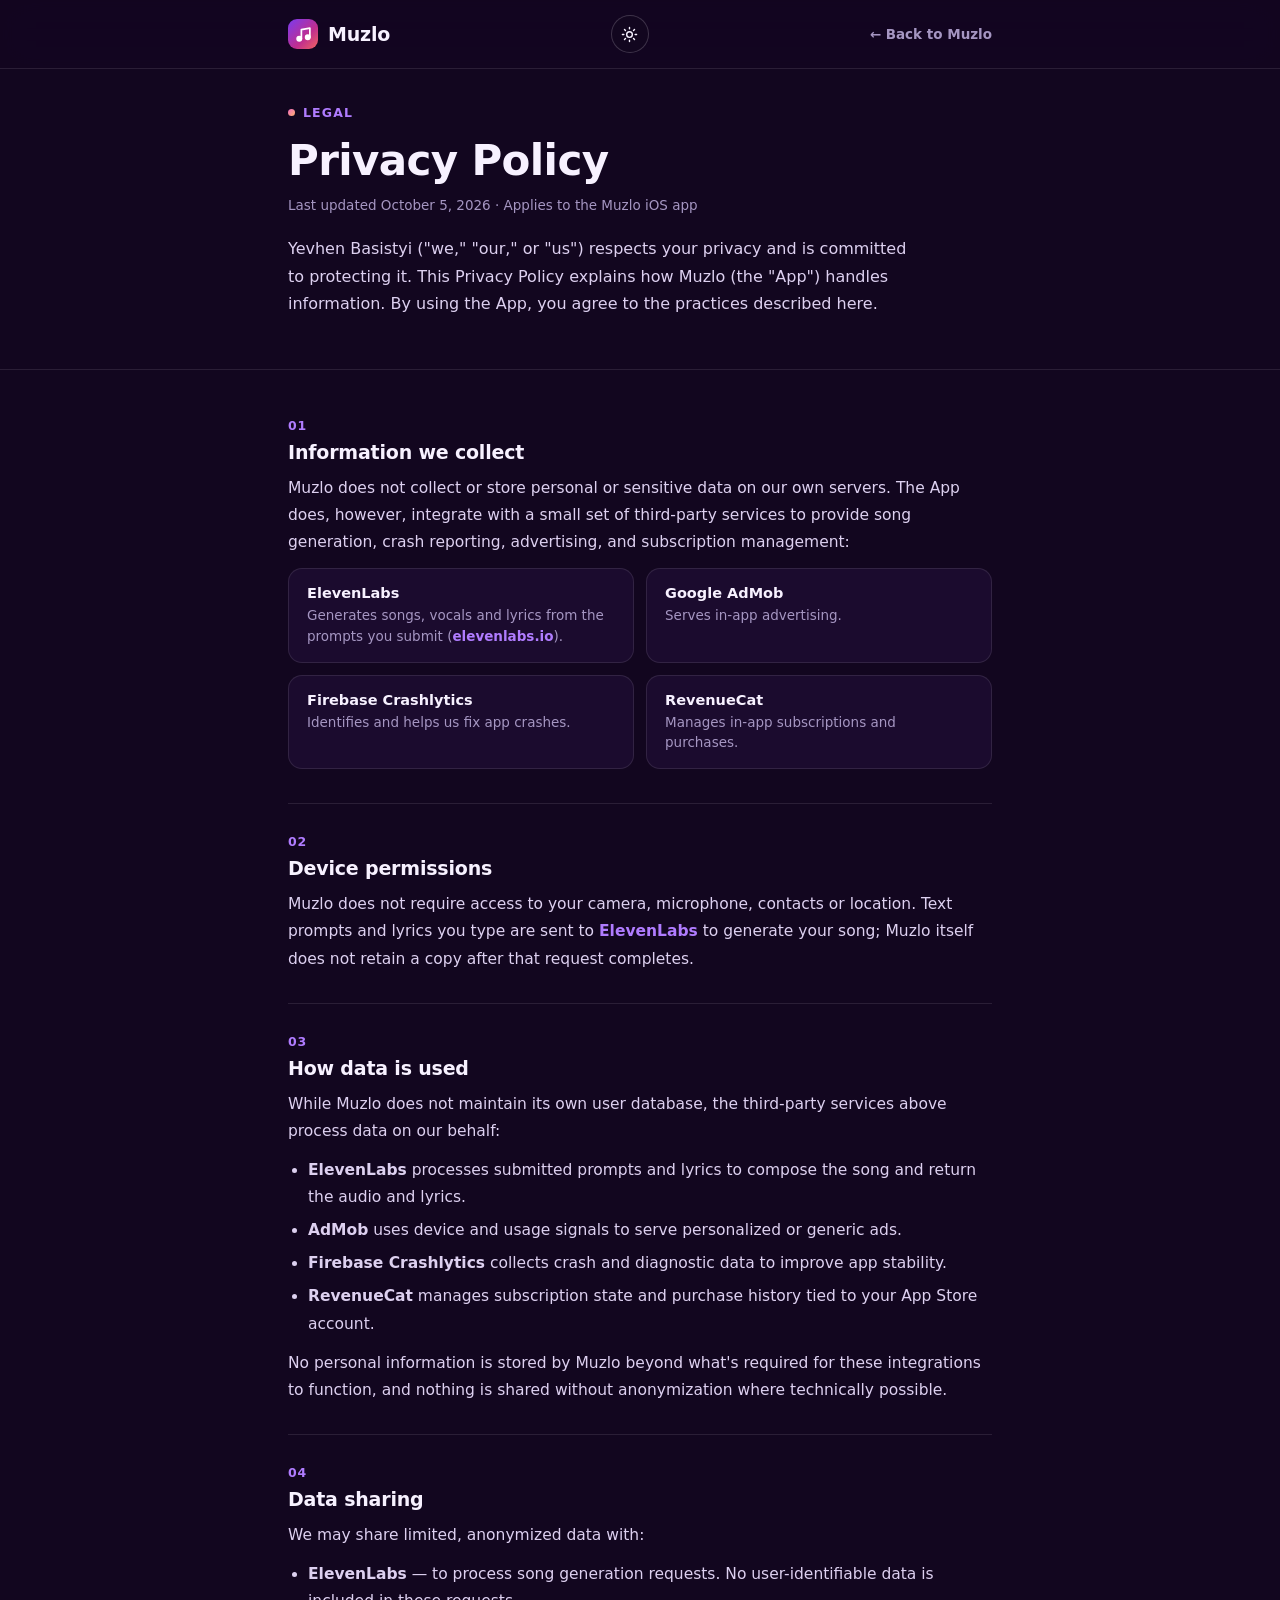
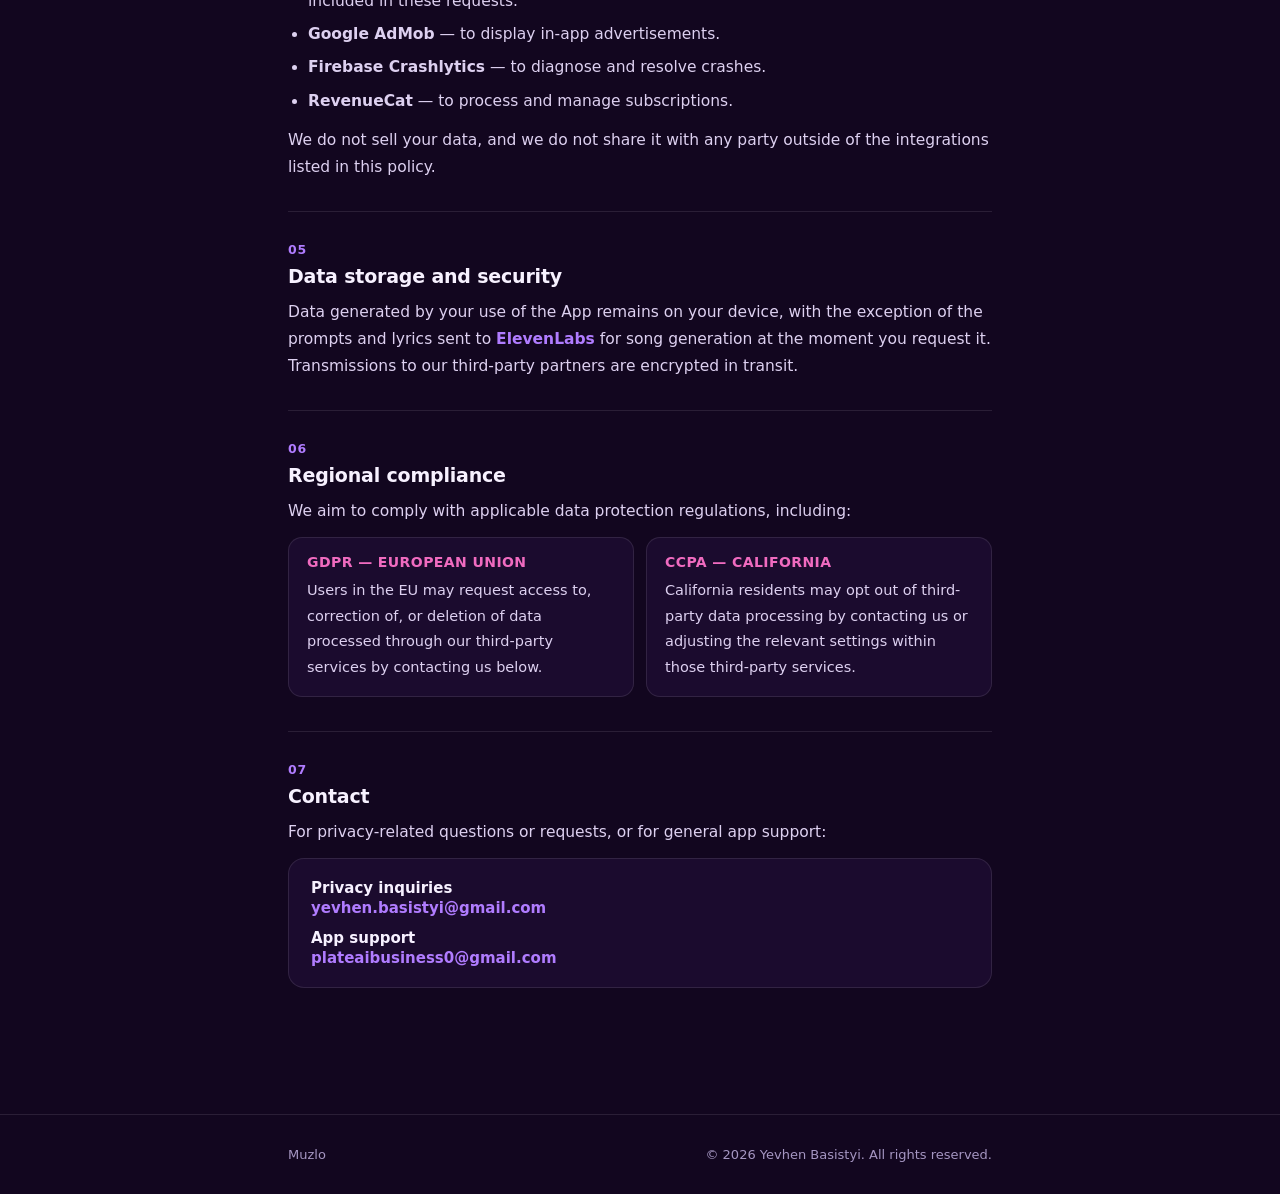
==== privacy.html @ 52a5652e "second commit" ====
<!DOCTYPE html>
<html lang="en">
<head>
<script>
(function(){
  try{document.documentElement.setAttribute('data-theme',localStorage.getItem('muzlo-theme')||'dark');}
  catch(e){document.documentElement.setAttribute('data-theme','dark');}
})();
</script>
<meta charset="UTF-8">
<meta name="viewport" content="width=device-width, initial-scale=1">
<title>Privacy Policy — Muzlo</title>
<meta name="description" content="Privacy Policy for the Muzlo iOS app.">
<link rel="icon" type="image/svg+xml" href="assets/favicon.svg">
<meta property="og:title" content="Privacy Policy — Muzlo">
<meta property="og:description" content="Privacy Policy for the Muzlo iOS app.">
<meta property="og:type" content="website">
<meta name="twitter:card" content="summary">
<link rel="stylesheet" href="assets/style.css">
</head>
<body class="legal">
<nav class="topnav">
  <div class="topnav-row">
    <a class="brand" href="index.html"><span class="mark"><svg viewBox="0 0 24 24" fill="none" stroke="currentColor" stroke-width="2.4" stroke-linecap="round" stroke-linejoin="round"><path d="M9 18V5l12-2v13"/><circle cx="6" cy="18" r="3" fill="currentColor"/><circle cx="18" cy="16" r="3" fill="currentColor"/></svg></span><span class="brand-word">Muzlo</span></a>
    <button type="button" class="theme-toggle" id="themeToggle" aria-label="Toggle color theme">
      <svg class="icon-sun" viewBox="0 0 24 24" fill="none" stroke="currentColor" stroke-width="2" stroke-linecap="round" stroke-linejoin="round"><circle cx="12" cy="12" r="4"/><path d="M12 2v2M12 20v2M4.93 4.93l1.41 1.41M17.66 17.66l1.41 1.41M2 12h2M20 12h2M6.34 17.66l-1.41 1.41M19.07 4.93l-1.41 1.41"/></svg>
      <svg class="icon-moon" viewBox="0 0 24 24" fill="none" stroke="currentColor" stroke-width="2" stroke-linecap="round" stroke-linejoin="round"><path d="M21 12.79A9 9 0 1 1 11.21 3 7 7 0 0 0 21 12.79z"/></svg>
    </button>
    <a class="back" href="index.html">← Back to Muzlo</a>
  </div>
</nav>
<header class="legal-hero">
  <div class="wrap">
    <div class="eyebrow">Legal</div>
    <h1>Privacy Policy</h1>
    <p class="updated">Last updated October 5, 2026 · Applies to the Muzlo iOS app</p>
    <p class="lead">Yevhen Basistyi ("we," "our," or "us") respects your privacy and is committed to protecting it. This Privacy Policy explains how Muzlo (the "App") handles information. By using the App, you agree to the practices described here.</p>
  </div>
</header>
<article>
  <div class="wrap">
    <div class="clause">
      <div class="clause-num">01</div>
      <h2>Information we collect</h2>
      <p>Muzlo does not collect or store personal or sensitive data on our own servers. The App does, however, integrate with a small set of third-party services to provide song generation, crash reporting, advertising, and subscription management:</p>
      <div class="partner-grid">
        <div class="partner-card"><b>ElevenLabs</b><span>Generates songs, vocals and lyrics from the prompts you submit (<a href="https://elevenlabs.io" target="_blank" rel="noopener">elevenlabs.io</a>).</span></div>
        <div class="partner-card"><b>Google AdMob</b><span>Serves in-app advertising.</span></div>
        <div class="partner-card"><b>Firebase Crashlytics</b><span>Identifies and helps us fix app crashes.</span></div>
        <div class="partner-card"><b>RevenueCat</b><span>Manages in-app subscriptions and purchases.</span></div>
      </div>
    </div>
    <div class="clause">
      <div class="clause-num">02</div>
      <h2>Device permissions</h2>
      <p>Muzlo does not require access to your camera, microphone, contacts or location. Text prompts and lyrics you type are sent to <a href="https://elevenlabs.io" target="_blank" rel="noopener">ElevenLabs</a> to generate your song; Muzlo itself does not retain a copy after that request completes.</p>
    </div>
    <div class="clause">
      <div class="clause-num">03</div>
      <h2>How data is used</h2>
      <p>While Muzlo does not maintain its own user database, the third-party services above process data on our behalf:</p>
      <ul>
        <li><b>ElevenLabs</b> processes submitted prompts and lyrics to compose the song and return the audio and lyrics.</li>
        <li><b>AdMob</b> uses device and usage signals to serve personalized or generic ads.</li>
        <li><b>Firebase Crashlytics</b> collects crash and diagnostic data to improve app stability.</li>
        <li><b>RevenueCat</b> manages subscription state and purchase history tied to your App Store account.</li>
      </ul>
      <p>No personal information is stored by Muzlo beyond what's required for these integrations to function, and nothing is shared without anonymization where technically possible.</p>
    </div>
    <div class="clause">
      <div class="clause-num">04</div>
      <h2>Data sharing</h2>
      <p>We may share limited, anonymized data with:</p>
      <ul>
        <li><b>ElevenLabs</b> — to process song generation requests. No user-identifiable data is included in these requests.</li>
        <li><b>Google AdMob</b> — to display in-app advertisements.</li>
        <li><b>Firebase Crashlytics</b> — to diagnose and resolve crashes.</li>
        <li><b>RevenueCat</b> — to process and manage subscriptions.</li>
      </ul>
      <p>We do not sell your data, and we do not share it with any party outside of the integrations listed in this policy.</p>
    </div>
    <div class="clause">
      <div class="clause-num">05</div>
      <h2>Data storage and security</h2>
      <p>Data generated by your use of the App remains on your device, with the exception of the prompts and lyrics sent to <a href="https://elevenlabs.io" target="_blank" rel="noopener">ElevenLabs</a> for song generation at the moment you request it. Transmissions to our third-party partners are encrypted in transit.</p>
    </div>
    <div class="clause">
      <div class="clause-num">06</div>
      <h2>Regional compliance</h2>
      <p>We aim to comply with applicable data protection regulations, including:</p>
      <div class="region-row">
        <div class="region-card"><b>GDPR — European Union</b><p>Users in the EU may request access to, correction of, or deletion of data processed through our third-party services by contacting us below.</p></div>
        <div class="region-card"><b>CCPA — California</b><p>California residents may opt out of third-party data processing by contacting us or adjusting the relevant settings within those third-party services.</p></div>
      </div>
    </div>
    <div class="clause">
      <div class="clause-num">07</div>
      <h2>Contact</h2>
      <p>For privacy-related questions or requests, or for general app support:</p>
      <div class="contact-box">
        <div class="row"><b>Privacy inquiries</b><a href="mailto:yevhen.basistyi@gmail.com">yevhen.basistyi@gmail.com</a></div>
        <div class="row"><b>App support</b><a href="mailto:plateaibusiness0@gmail.com">plateaibusiness0@gmail.com</a></div>
      </div>
    </div>
  </div>
</article>
<footer>
  <div class="wrap foot-row">
    <span>Muzlo</span>
    <span>&copy; 2026 Yevhen Basistyi. All rights reserved.</span>
  </div>
</footer>
<script>
(function(){
  var btn=document.getElementById('themeToggle');if(!btn)return;
  btn.addEventListener('click',function(){
    var cur=document.documentElement.getAttribute('data-theme')==='light'?'light':'dark';
    var next=cur==='dark'?'light':'dark';
    document.documentElement.setAttribute('data-theme',next);
    try{localStorage.setItem('muzlo-theme',next);}catch(e){}
  });
})();
</script>
</body>
</html>
---- assets/style.css ----
:root{
  --ink:#1A0B33;--ink-soft:#4A3B66;--muted:#7C6D96;
  --paper:#FFFFFF;--paper-soft:#F6F2FC;--paper-raise:#FFFFFF;
  --line:rgba(26,11,51,.09);--line-strong:rgba(26,11,51,.17);
  --violet:#7A2FD0;--magenta:#C02E8F;--coral:#F2645F;--amber:#F99449;
  --glow:rgba(160,60,210,.30);
  --cta-1:#7A3BF0;--cta-2:#C02E8F;--cta-3:#F2645F;
  --shadow-color:26 11 51;
  --font-display:ui-rounded,"SF Pro Rounded","SFRounded","Hiragino Maru Gothic ProN",-apple-system,system-ui,sans-serif;
  --font-body:-apple-system,"SF Pro Text",system-ui,"Segoe UI","Helvetica Neue",Arial,sans-serif;
  color-scheme:light;
}
@media (prefers-color-scheme:dark){:root:not([data-theme="light"]){
  --ink:#F7F1FF;--ink-soft:#DDD0F0;--muted:#A596C2;
  --paper:#12061F;--paper-soft:#1B0B2E;--paper-raise:#26113F;
  --line:rgba(247,241,255,.10);--line-strong:rgba(247,241,255,.19);
  --violet:#B07CFF;--magenta:#F06BC0;--coral:#FF8A6E;--amber:#FFB070;--glow:rgba(190,80,230,.28);color-scheme:dark}}
:root[data-theme="dark"]{
  --ink:#F7F1FF;--ink-soft:#DDD0F0;--muted:#A596C2;
  --paper:#12061F;--paper-soft:#1B0B2E;--paper-raise:#26113F;
  --line:rgba(247,241,255,.10);--line-strong:rgba(247,241,255,.19);
  --violet:#B07CFF;--magenta:#F06BC0;--coral:#FF8A6E;--amber:#FFB070;--glow:rgba(190,80,230,.28);color-scheme:dark}
*{box-sizing:border-box}
html{scroll-behavior:smooth}
body{margin:0;background:var(--paper);color:var(--ink);font-family:var(--font-body);-webkit-font-smoothing:antialiased;overflow-x:hidden}
img{max-width:100%;display:block}
h1,h2,h3,.eyebrow,.brand-word{font-family:var(--font-display)}
h1,h2,h3{text-wrap:balance;margin:0}
p{text-wrap:pretty}
a{color:inherit;text-decoration:none}
button{font:inherit;color:inherit;background:none;border:none;cursor:pointer}
::selection{background:var(--magenta);color:#fff}
.wrap{max-width:1120px;margin:0 auto;padding:0 28px}

/* nav */
.topnav{position:sticky;top:0;z-index:100;backdrop-filter:blur(20px) saturate(1.4);-webkit-backdrop-filter:blur(20px) saturate(1.4);background:color-mix(in srgb,var(--paper) 72%,transparent);border-bottom:1px solid var(--line)}
.topnav-row{display:flex;align-items:center;justify-content:space-between;height:68px;gap:20px}
.brand{display:flex;align-items:center;gap:10px;font-weight:800;font-size:19px;letter-spacing:-.01em;flex-shrink:0}
.brand .mark{width:30px;height:30px;border-radius:9px;background:linear-gradient(135deg,var(--cta-1),var(--cta-2) 60%,var(--cta-3));display:grid;place-items:center;flex-shrink:0}
.brand .mark svg{width:17px;height:17px;color:#fff}
.tabbar{display:flex;align-items:center;gap:2px;background:var(--paper-soft);border:1px solid var(--line);border-radius:999px;padding:4px;flex-shrink:1;min-width:0;overflow-x:auto;scrollbar-width:none}
.tabbar::-webkit-scrollbar{display:none}
.tabbar button{flex-shrink:0;padding:9px 18px;border-radius:999px;font-size:14.5px;font-weight:600;color:var(--muted);transition:color .25s,background .25s,box-shadow .25s;white-space:nowrap}
.tabbar button.active{color:var(--ink);background:var(--paper-raise);box-shadow:0 1px 2px rgba(var(--shadow-color)/.06),0 4px 14px rgba(var(--shadow-color)/.12)}
.nav-cta{position:relative;z-index:0;display:flex;align-items:center;gap:6px;padding:10px 18px;border-radius:999px;font-size:13.5px;font-weight:700;color:#fff;background:linear-gradient(100deg,var(--cta-1),var(--cta-2) 55%,var(--cta-3));box-shadow:0 6px 18px -6px rgba(192,46,143,.55);flex-shrink:0;transition:transform .25s}
.nav-cta:hover{transform:translateY(-1px)}
.nav-cta svg{width:15px;height:15px}
.theme-toggle{width:38px;height:38px;border-radius:50%;background:var(--paper);border:1px solid var(--line-strong);display:flex;align-items:center;justify-content:center;color:var(--ink);flex-shrink:0;transition:transform .25s,border-color .25s,color .25s}
.theme-toggle:hover{transform:translateY(-2px);border-color:var(--magenta);color:var(--magenta)}
.theme-toggle svg{width:17px;height:17px}
.theme-toggle .icon-sun,.theme-toggle .icon-moon{display:none}
:root[data-theme="dark"] .theme-toggle .icon-sun{display:block}
:root[data-theme="light"] .theme-toggle .icon-moon{display:block}
@media (max-width:720px){
  .wrap{padding:0 18px}.topnav-row{gap:8px;height:60px}
  .tabbar button{padding:8px 12px;font-size:13.5px}
  .brand .brand-word{display:none}.nav-cta{padding:9px 12px}.nav-cta .long{display:none}
  .theme-toggle{width:32px;height:32px}.theme-toggle svg{width:15px;height:15px}}
@media (max-width:400px){.wrap{padding:0 14px}.tabbar button{padding:7px 9px;font-size:12px}.nav-cta{display:none}}

/* sections */
.tabpanel{display:none}
.tabpanel.active{display:block;animation:fadein .5s ease both}
@keyframes fadein{from{opacity:0;transform:translateY(8px)}to{opacity:1;transform:none}}
section{padding:96px 0}
section.tight{padding:64px 0}
.tabpanel>section:first-child{padding-top:44px}
.eyebrow{display:inline-flex;align-items:center;gap:8px;font-size:12.5px;font-weight:700;letter-spacing:.09em;text-transform:uppercase;color:var(--violet);margin-bottom:18px}
.eyebrow::before{content:"";width:7px;height:7px;border-radius:50%;background:linear-gradient(135deg,var(--magenta),var(--amber))}
.section-head{max-width:640px;margin-bottom:44px}
.section-head h2{font-size:clamp(28px,3.6vw,40px);font-weight:800;letter-spacing:-.015em}
.section-head p{margin-top:14px;font-size:16.5px;color:var(--muted);line-height:1.6}
.lead{font-size:18px;line-height:1.6;color:var(--ink-soft)}
.grad{background:linear-gradient(100deg,var(--violet),var(--magenta) 55%,var(--amber));-webkit-background-clip:text;background-clip:text;color:transparent}

/* hero */
.hero{position:relative;padding:0 0 60px;overflow:hidden}
@media (min-width:881px){.hero{padding-top:64px}}
.hero-bloom{position:absolute;top:-220px;right:-160px;width:700px;height:700px;background:radial-gradient(circle at 40% 40%,var(--glow),transparent 68%);pointer-events:none}
.hero-grid{display:grid;grid-template-columns:1.05fr .95fr;gap:56px;align-items:center;position:relative}
@media (max-width:880px){.hero{padding-top:32px}.hero-grid{grid-template-columns:1fr}.hero-visual{order:-1}}
.hero h1{font-size:clamp(36px,5.4vw,62px);font-weight:800;line-height:1.04;letter-spacing:-.02em}
.hero p.lead{margin-top:22px;max-width:46ch}
.hero-actions{display:flex;align-items:center;gap:16px;margin-top:34px;flex-wrap:wrap}
.btn-primary{display:inline-flex;align-items:center;gap:10px;padding:15px 26px;border-radius:999px;background:linear-gradient(100deg,var(--cta-1),var(--cta-2) 55%,var(--cta-3));color:#fff;font-weight:700;font-size:15.5px;box-shadow:0 12px 28px -10px rgba(192,46,143,.6);transition:transform .25s}
.btn-primary:hover{transform:translateY(-2px)}
.btn-primary.soon{cursor:default;opacity:.92}
.btn-primary svg{width:20px;height:20px}
.btn-ghost{font-weight:700;font-size:15px;color:var(--ink-soft)}
.btn-ghost:hover{color:var(--magenta)}
.hero-stats{display:flex;gap:34px;margin-top:44px;flex-wrap:wrap}
.stat b{display:block;font-family:var(--font-display);font-size:26px;font-weight:800}
.stat span{font-size:11.5px;font-weight:700;letter-spacing:.07em;color:var(--muted)}
.phone-stage{position:relative;display:flex;justify-content:center;padding:20px 0}
.phone-shell{width:min(300px,72vw);border-radius:44px;border:8px solid #0a0412;overflow:hidden;box-shadow:0 40px 80px -24px rgba(90,20,140,.55),0 0 0 1.5px rgba(255,255,255,.12);animation:float 6s ease-in-out infinite}
.phone-shell img{width:100%}
@keyframes float{50%{transform:translateY(-10px)}}
@media (prefers-reduced-motion:reduce){.phone-shell{animation:none}}
.float-chip{position:absolute;display:flex;align-items:center;gap:8px;padding:9px 14px 9px 10px;border-radius:999px;background:var(--paper-raise);border:1px solid var(--line-strong);font-size:13px;font-weight:700;box-shadow:0 12px 30px -10px rgba(var(--shadow-color)/.35)}
.float-chip img{width:26px;height:26px;border-radius:7px;object-fit:cover}
.chip-a{top:14%;left:-2%}.chip-b{top:46%;right:-4%}.chip-c{bottom:10%;left:2%}
@media (max-width:520px){.chip-a{left:0}.chip-b{right:0}}

/* showcase */
.showcase{position:relative;background:var(--paper-soft);border-block:1px solid var(--line);overflow:hidden}
.showcase-head{display:flex;justify-content:space-between;align-items:flex-end;gap:20px;margin-bottom:36px}
.showcase-nav{display:flex;gap:10px}
.showcase-nav button{width:44px;height:44px;border-radius:50%;border:1px solid var(--line-strong);background:var(--paper);display:grid;place-items:center;transition:border-color .25s,color .25s}
.showcase-nav button:hover{border-color:var(--magenta);color:var(--magenta)}
.showcase-nav svg{width:20px;height:20px}
.showcase-track{display:flex;gap:28px;overflow-x:auto;scroll-snap-type:x mandatory;padding:10px max(28px,calc((100vw - 1120px)/2 + 28px)) 30px;scrollbar-width:none;cursor:grab}
.showcase-track::-webkit-scrollbar{display:none}
.preview-card{flex:0 0 min(260px,66vw);scroll-snap-align:center;text-align:center;opacity:.55;transform:scale(.95);transition:opacity .3s,transform .3s}
.preview-card.is-active{opacity:1;transform:none}
.preview-screen{border-radius:34px;border:6px solid #0a0412;overflow:hidden;box-shadow:0 24px 50px -20px rgba(90,20,140,.5)}
.preview-screen img{width:100%;-webkit-user-drag:none;user-select:none}
.preview-tag{display:inline-block;margin-top:18px;padding:5px 12px;border-radius:999px;font-size:12px;font-weight:800;letter-spacing:.05em;text-transform:uppercase;color:#fff;background:linear-gradient(100deg,var(--cta-1),var(--cta-2))}
.preview-caption{margin:10px 6px 0;font-size:14.5px;color:var(--ink-soft);line-height:1.5}
.showcase-dots{display:flex;justify-content:center;gap:8px;margin-top:6px}
.showcase-dots button{width:8px;height:8px;border-radius:50%;background:var(--line-strong);transition:width .25s,background .25s}
.showcase-dots button.is-active{width:24px;border-radius:99px;background:var(--magenta)}

/* cards */
.feature-grid{display:grid;grid-template-columns:repeat(4,1fr);gap:18px}
@media (max-width:980px){.feature-grid{grid-template-columns:repeat(2,1fr)}}
@media (max-width:560px){.feature-grid{grid-template-columns:1fr}}
.feature-card,.value-card,.stage{padding:26px;border-radius:22px;background:var(--paper-soft);border:1px solid var(--line)}
.feature-card h3,.value-card h3,.stage h3{font-size:18px;font-weight:700;margin:16px 0 8px}
.feature-card p,.value-card p,.stage p{margin:0;font-size:15px;line-height:1.6;color:var(--ink-soft)}
.feature-icon{width:46px;height:46px;border-radius:14px;display:grid;place-items:center;color:#fff}
.feature-icon svg{width:22px;height:22px}
.fi-a{background:linear-gradient(135deg,#7A3BF0,#B07CFF)}.fi-b{background:linear-gradient(135deg,#C02E8F,#F06BC0)}.fi-c{background:linear-gradient(135deg,#F2645F,#F99449)}.fi-d{background:linear-gradient(135deg,#4D7CFF,#7A3BF0)}
.stage-row{display:grid;grid-template-columns:repeat(3,1fr);gap:18px}
@media (max-width:760px){.stage-row{grid-template-columns:1fr}}
.stage-num{width:34px;height:34px;border-radius:50%;display:grid;place-items:center;font-weight:800;color:#fff;background:linear-gradient(135deg,var(--cta-1),var(--cta-2))}
.values-grid{display:grid;grid-template-columns:repeat(4,1fr);gap:18px}
@media (max-width:980px){.values-grid{grid-template-columns:repeat(2,1fr)}}
@media (max-width:560px){.values-grid{grid-template-columns:1fr}}
.value-card .n{font-size:12px;font-weight:800;letter-spacing:.08em;text-transform:uppercase;color:var(--violet)}
.value-card h3{margin-top:10px}

/* genres */
.genre-strip{display:flex;gap:14px;overflow:hidden;margin-top:6px}
.genre-grid{display:grid;grid-template-columns:repeat(auto-fill,minmax(150px,1fr));gap:18px}
.genre-tile{display:block;border-radius:22px;overflow:hidden;border:1px solid var(--line);background:var(--paper-soft);transition:transform .3s,box-shadow .3s}
.genre-tile:hover{transform:translateY(-4px) rotate(-.6deg);box-shadow:0 20px 40px -18px rgba(90,20,140,.55)}
.genre-tile img{width:100%;aspect-ratio:1;object-fit:cover}
.genre-tile span{display:block;padding:10px 12px;font-size:13.5px;font-weight:700;text-align:center}
.genre-mosaic{display:grid;grid-template-columns:repeat(8,1fr);gap:12px}
@media (max-width:880px){.genre-mosaic{grid-template-columns:repeat(4,1fr)}}
.genre-mosaic img{width:100%;aspect-ratio:1;object-fit:cover;border-radius:18px;box-shadow:0 10px 24px -14px rgba(var(--shadow-color)/.5)}
.more-link{display:inline-block;margin-top:28px;font-weight:700;color:var(--violet)}
.more-link:hover{color:var(--magenta)}

/* about */
.about-hero{display:grid;grid-template-columns:1.2fr .8fr;gap:56px;align-items:center}
@media (max-width:880px){.about-hero{grid-template-columns:1fr}}
.about-hero h1{font-size:clamp(32px,4.6vw,52px);font-weight:800;line-height:1.08;letter-spacing:-.02em}
.about-hero .lead{margin-top:20px}
.mark-card{position:relative;display:grid;grid-template-columns:1fr 1fr;gap:10px;padding:14px;border-radius:30px;background:var(--paper-soft);border:1px solid var(--line)}
.mark-card img{border-radius:18px;aspect-ratio:1;object-fit:cover}
.story-block{display:grid;grid-template-columns:200px 1fr;gap:32px;padding:34px 0;border-top:1px solid var(--line)}
.story-block:first-child{border-top:none}
@media (max-width:700px){.story-block{grid-template-columns:1fr;gap:10px}}
.story-block .label{font-size:12.5px;font-weight:800;letter-spacing:.08em;text-transform:uppercase;color:var(--violet)}
.story-block h3{font-size:22px;font-weight:700;margin-bottom:12px}
.story-block p{margin:0;font-size:16px;line-height:1.7;color:var(--ink-soft);max-width:64ch}
.story-block a,.faq-a a{color:var(--violet);font-weight:600}

/* support */
.support-grid{display:grid;grid-template-columns:1.4fr 1fr;gap:36px;align-items:start}
@media (max-width:880px){.support-grid{grid-template-columns:1fr}}
.faq-list{display:flex;flex-direction:column;gap:12px}
.faq-item{border:1px solid var(--line);background:var(--paper-soft);border-radius:18px;overflow:hidden}
.faq-q{list-style:none;cursor:pointer;display:flex;justify-content:space-between;align-items:center;gap:16px;padding:20px 22px;font-weight:700;font-size:16px}
.faq-q::-webkit-details-marker{display:none}
.plus{position:relative;width:14px;height:14px;flex-shrink:0}
.plus::before,.plus::after{content:"";position:absolute;background:var(--violet);border-radius:2px;transition:transform .25s}
.plus::before{left:0;right:0;top:6px;height:2px}.plus::after{top:0;bottom:0;left:6px;width:2px}
.faq-item[open] .plus::after{transform:scaleY(0)}
.faq-a{padding:0 22px 22px;font-size:15.5px;line-height:1.7;color:var(--ink-soft)}
.support-side{display:flex;flex-direction:column;gap:16px}
.contact-card{padding:24px;border-radius:22px;border:1px solid var(--line);background:var(--paper-soft)}
.icon-badge{width:42px;height:42px;border-radius:13px;display:grid;place-items:center;background:linear-gradient(135deg,var(--cta-1),var(--cta-2))}
.icon-badge svg{width:20px;height:20px}
.contact-card h3{font-size:18px;margin:14px 0 6px}
.contact-card p{margin:0 0 10px;font-size:14.5px;line-height:1.55;color:var(--ink-soft)}
.contact-card .link{font-weight:700;color:var(--violet);word-break:break-all}

/* cta + footer */
.cta-banner{position:relative;overflow:hidden;padding:72px 0;background:linear-gradient(120deg,#2A0F52,#5B1B8A 50%,#A12A86);color:#fff}
.cta-glow{position:absolute;right:-120px;top:-160px;width:520px;height:520px;background:radial-gradient(circle,rgba(249,148,73,.45),transparent 65%);pointer-events:none}
.cta-inner{position:relative;display:flex;justify-content:space-between;align-items:center;gap:28px;flex-wrap:wrap}
.cta-inner h2{font-size:clamp(26px,3.4vw,38px);font-weight:800;letter-spacing:-.015em}
.cta-inner p{margin:10px 0 0;opacity:.82;font-size:16px}
.store-badge{display:inline-flex;align-items:center;gap:12px;padding:12px 24px;border-radius:14px;background:#000;border:1px solid rgba(255,255,255,.3);color:#fff}
.store-badge svg{width:26px;height:26px}
.store-badge .lines{display:flex;flex-direction:column;line-height:1.15}
.store-badge small{font-size:11px;opacity:.8}.store-badge .lines span{font-size:19px;font-weight:700}
footer{padding:32px 0;border-top:1px solid var(--line)}
.foot-row{display:flex;justify-content:space-between;align-items:center;gap:16px;flex-wrap:wrap;font-size:13px;color:var(--muted)}
.foot-row .brand{font-size:15px;color:var(--ink)}
.foot-legal{display:flex;gap:22px}
.foot-legal a:hover{color:var(--magenta)}

/* legal pages */
body.legal .wrap{max-width:760px}
body.legal .topnav-row{max-width:760px;margin:0 auto;padding:0 28px}
.back{font-size:13.5px;font-weight:700;color:var(--muted);white-space:nowrap}
.back:hover{color:var(--magenta)}
header.legal-hero{padding:32px 0 36px;border-bottom:1px solid var(--line)}
header.legal-hero h1{font-size:clamp(30px,4.4vw,42px);font-weight:800;letter-spacing:-.015em;line-height:1.08}
.updated{margin-top:14px;font-size:13.5px;color:var(--muted)}
header.legal-hero .lead{margin-top:22px;font-size:16px;line-height:1.7;max-width:62ch}
article{padding:48px 0 96px}
.clause{padding:30px 0;border-top:1px solid var(--line)}
.clause:first-child{border-top:none;padding-top:0}
.clause-num{font-size:12.5px;font-weight:800;letter-spacing:.06em;color:var(--violet);margin-bottom:8px}
.clause h2{font-size:19px;font-weight:700;margin-bottom:12px;letter-spacing:-.01em}
.clause p{font-size:15.5px;line-height:1.75;color:var(--ink-soft);margin:0 0 12px}
.clause p:last-child{margin-bottom:0}
.clause ul{margin:0 0 12px;padding-left:20px}
.clause li{font-size:15.5px;line-height:1.75;color:var(--ink-soft);margin-bottom:6px}
.clause a{color:var(--violet);font-weight:600}
.clause a:hover{text-decoration:underline}
.partner-grid,.region-row{display:grid;grid-template-columns:repeat(2,1fr);gap:12px;margin:4px 0}
@media (max-width:560px){.partner-grid,.region-row{grid-template-columns:1fr}}
.partner-card,.region-card{padding:16px 18px;background:var(--paper-soft);border:1px solid var(--line);border-radius:14px}
.partner-card b{display:block;font-size:14.5px;margin-bottom:4px}
.partner-card span{font-size:13.5px;color:var(--muted);line-height:1.5}
.region-card b{display:block;font-size:14px;font-weight:800;letter-spacing:.03em;text-transform:uppercase;color:var(--magenta);margin-bottom:8px}
.region-card p{margin:0;font-size:14.5px}
.contact-box{margin-top:8px;padding:20px 22px;background:var(--paper-soft);border:1px solid var(--line);border-radius:16px;font-size:15px;display:flex;flex-direction:column;gap:12px}
.contact-box b{display:block;margin-bottom:2px}
@media (max-width:480px){body.legal .wrap,body.legal .topnav-row{padding:0 16px}.back{font-size:11.5px}.brand .brand-word{display:none}}
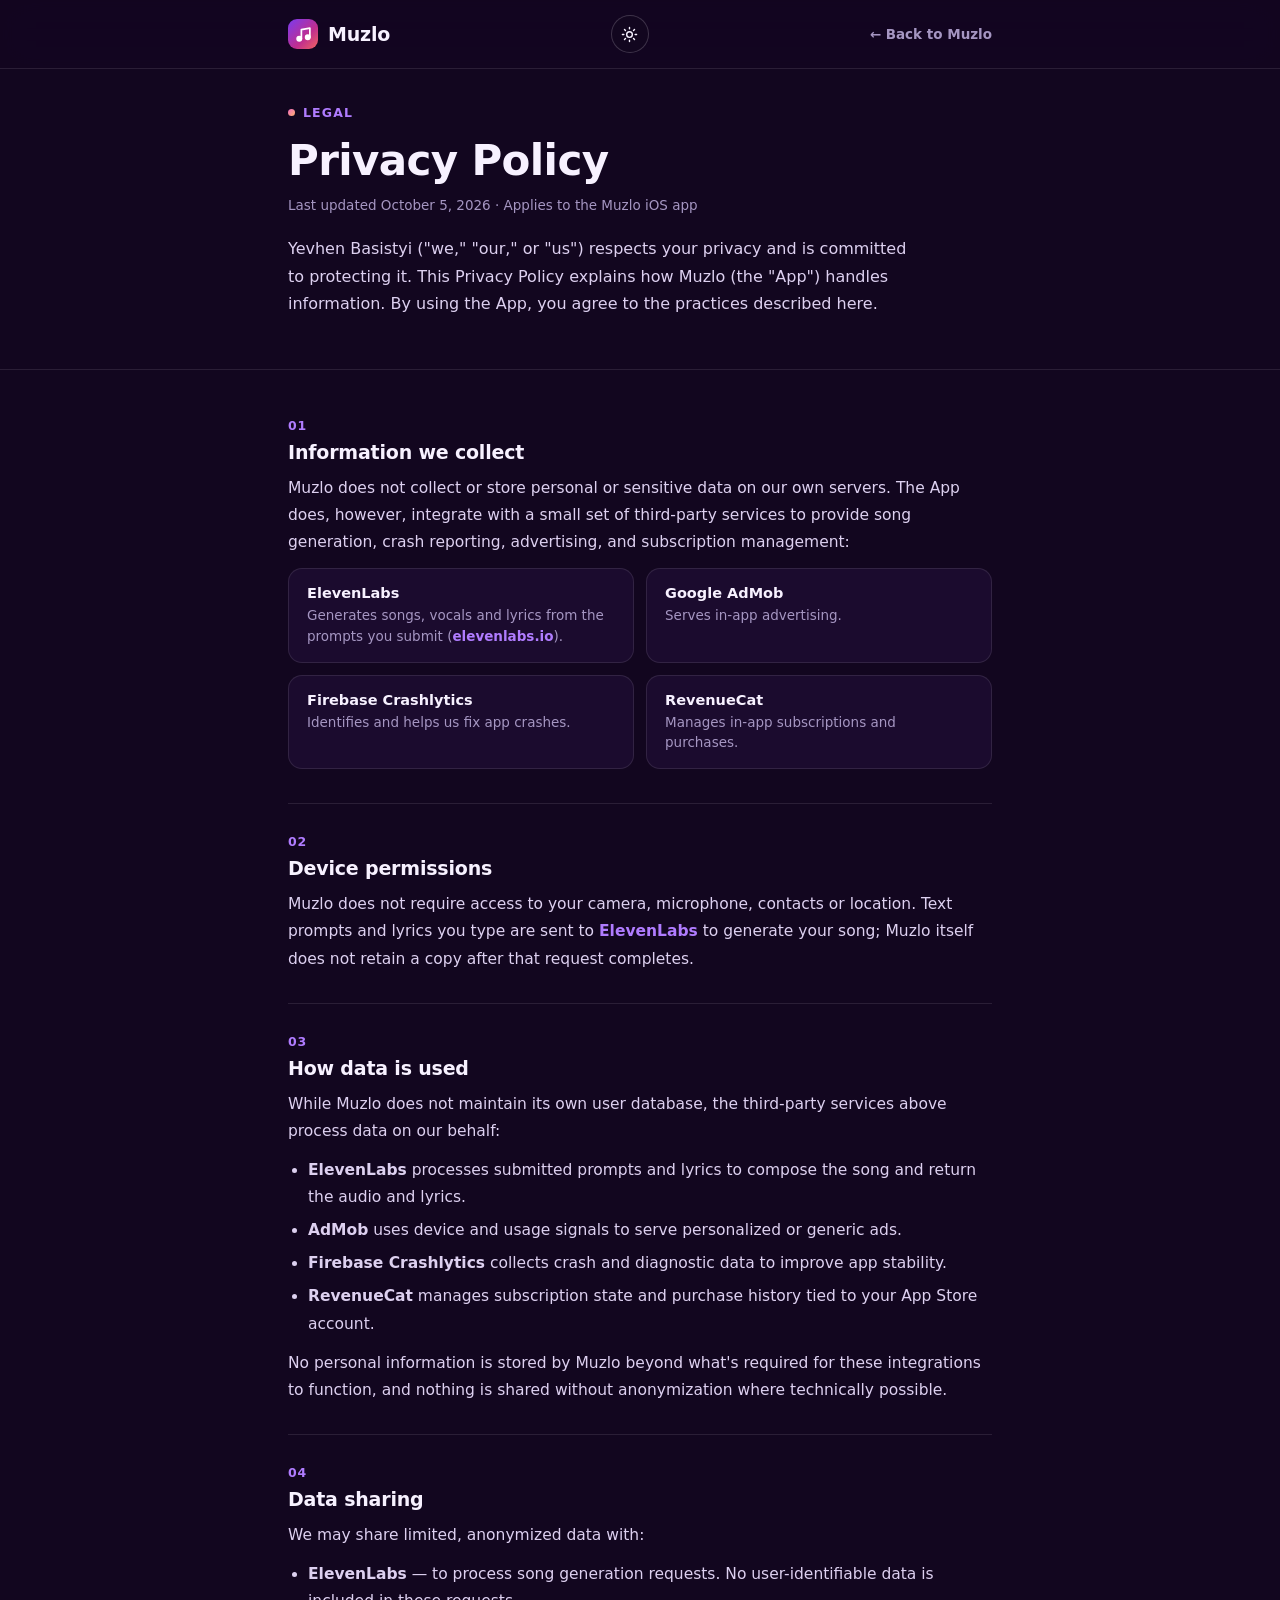
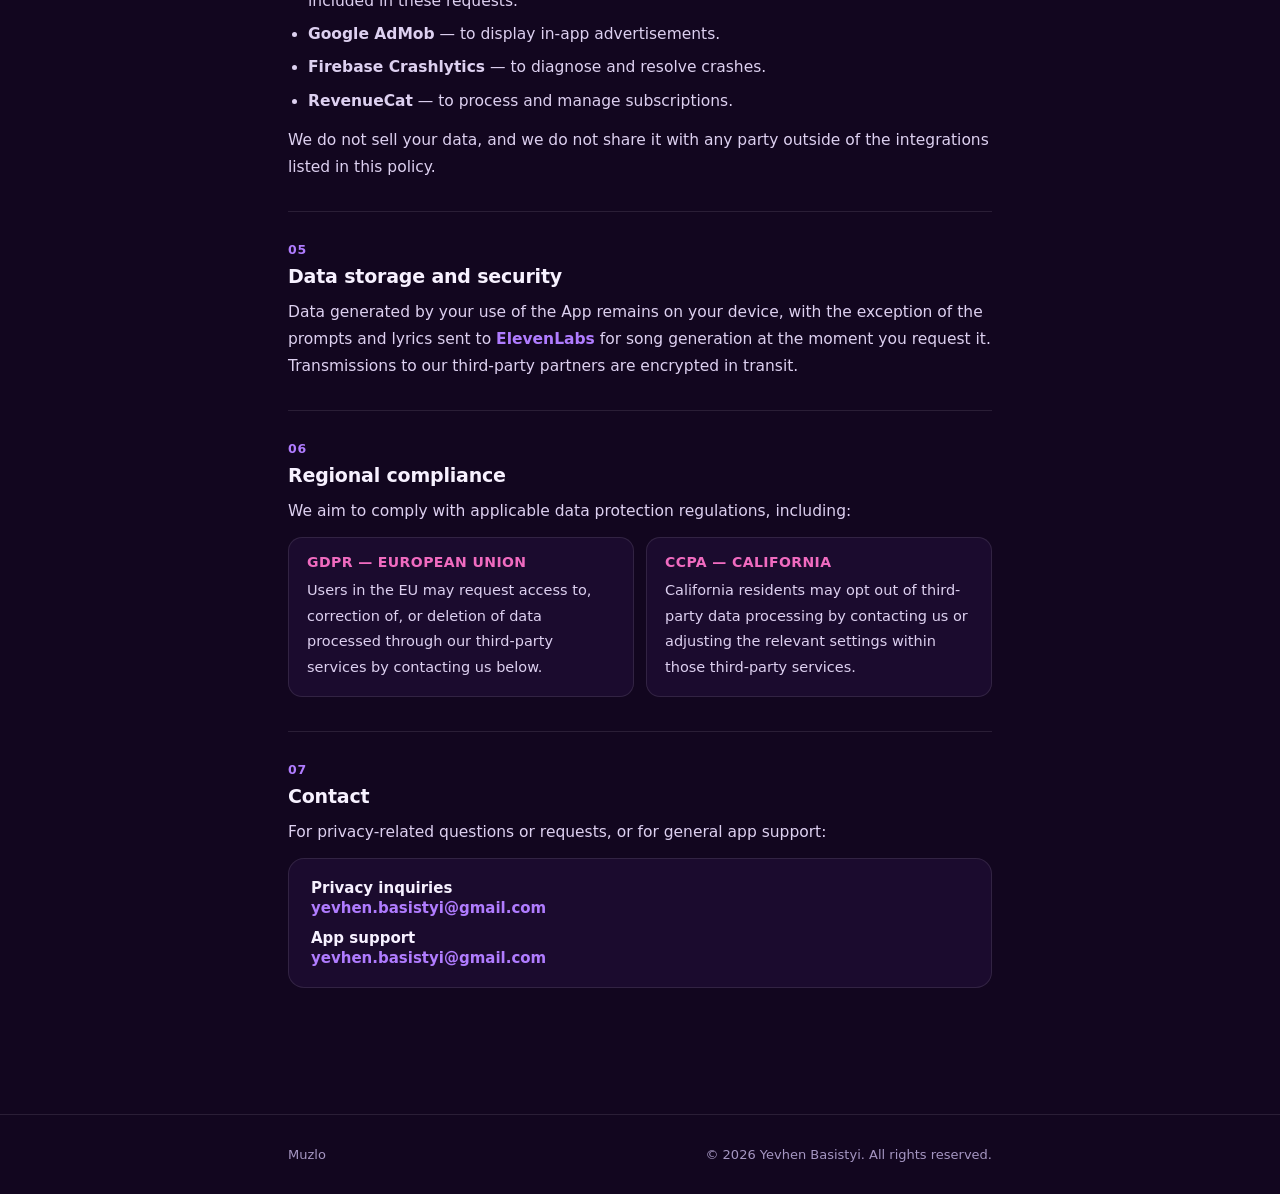
==== commit 954bfaad: "fix" ====
--- a/privacy.html
+++ b/privacy.html
@@ -99,7 +99,7 @@
       <p>For privacy-related questions or requests, or for general app support:</p>
       <div class="contact-box">
         <div class="row"><b>Privacy inquiries</b><a href="mailto:yevhen.basistyi@gmail.com">yevhen.basistyi@gmail.com</a></div>
-        <div class="row"><b>App support</b><a href="mailto:plateaibusiness0@gmail.com">plateaibusiness0@gmail.com</a></div>
+        <div class="row"><b>App support</b><a href="mailto:yevhen.basistyi@gmail.com">yevhen.basistyi@gmail.com</a></div>
       </div>
     </div>
   </div>
--- a/assets/style.css
+++ b/assets/style.css
@@ -108,9 +108,9 @@
 .showcase-nav button{width:44px;height:44px;border-radius:50%;border:1px solid var(--line-strong);background:var(--paper);display:grid;place-items:center;transition:border-color .25s,color .25s}
 .showcase-nav button:hover{border-color:var(--magenta);color:var(--magenta)}
 .showcase-nav svg{width:20px;height:20px}
-.showcase-track{display:flex;gap:28px;overflow-x:auto;scroll-snap-type:x mandatory;padding:10px max(28px,calc((100vw - 1120px)/2 + 28px)) 30px;scrollbar-width:none;cursor:grab}
+.showcase-track{--cw:min(280px,70vw);display:flex;gap:28px;overflow-x:auto;scroll-snap-type:x mandatory;padding:10px calc(50% - var(--cw)/2) 30px;scrollbar-width:none;cursor:grab;-webkit-overflow-scrolling:touch}
 .showcase-track::-webkit-scrollbar{display:none}
-.preview-card{flex:0 0 min(260px,66vw);scroll-snap-align:center;text-align:center;opacity:.55;transform:scale(.95);transition:opacity .3s,transform .3s}
+.preview-card{flex:0 0 var(--cw);scroll-snap-align:center;text-align:center;opacity:.6;transform:scale(.94);transition:opacity .3s,transform .3s}
 .preview-card.is-active{opacity:1;transform:none}
 .preview-screen{border-radius:34px;border:6px solid #0a0412;overflow:hidden;box-shadow:0 24px 50px -20px rgba(90,20,140,.5)}
 .preview-screen img{width:100%;-webkit-user-drag:none;user-select:none}
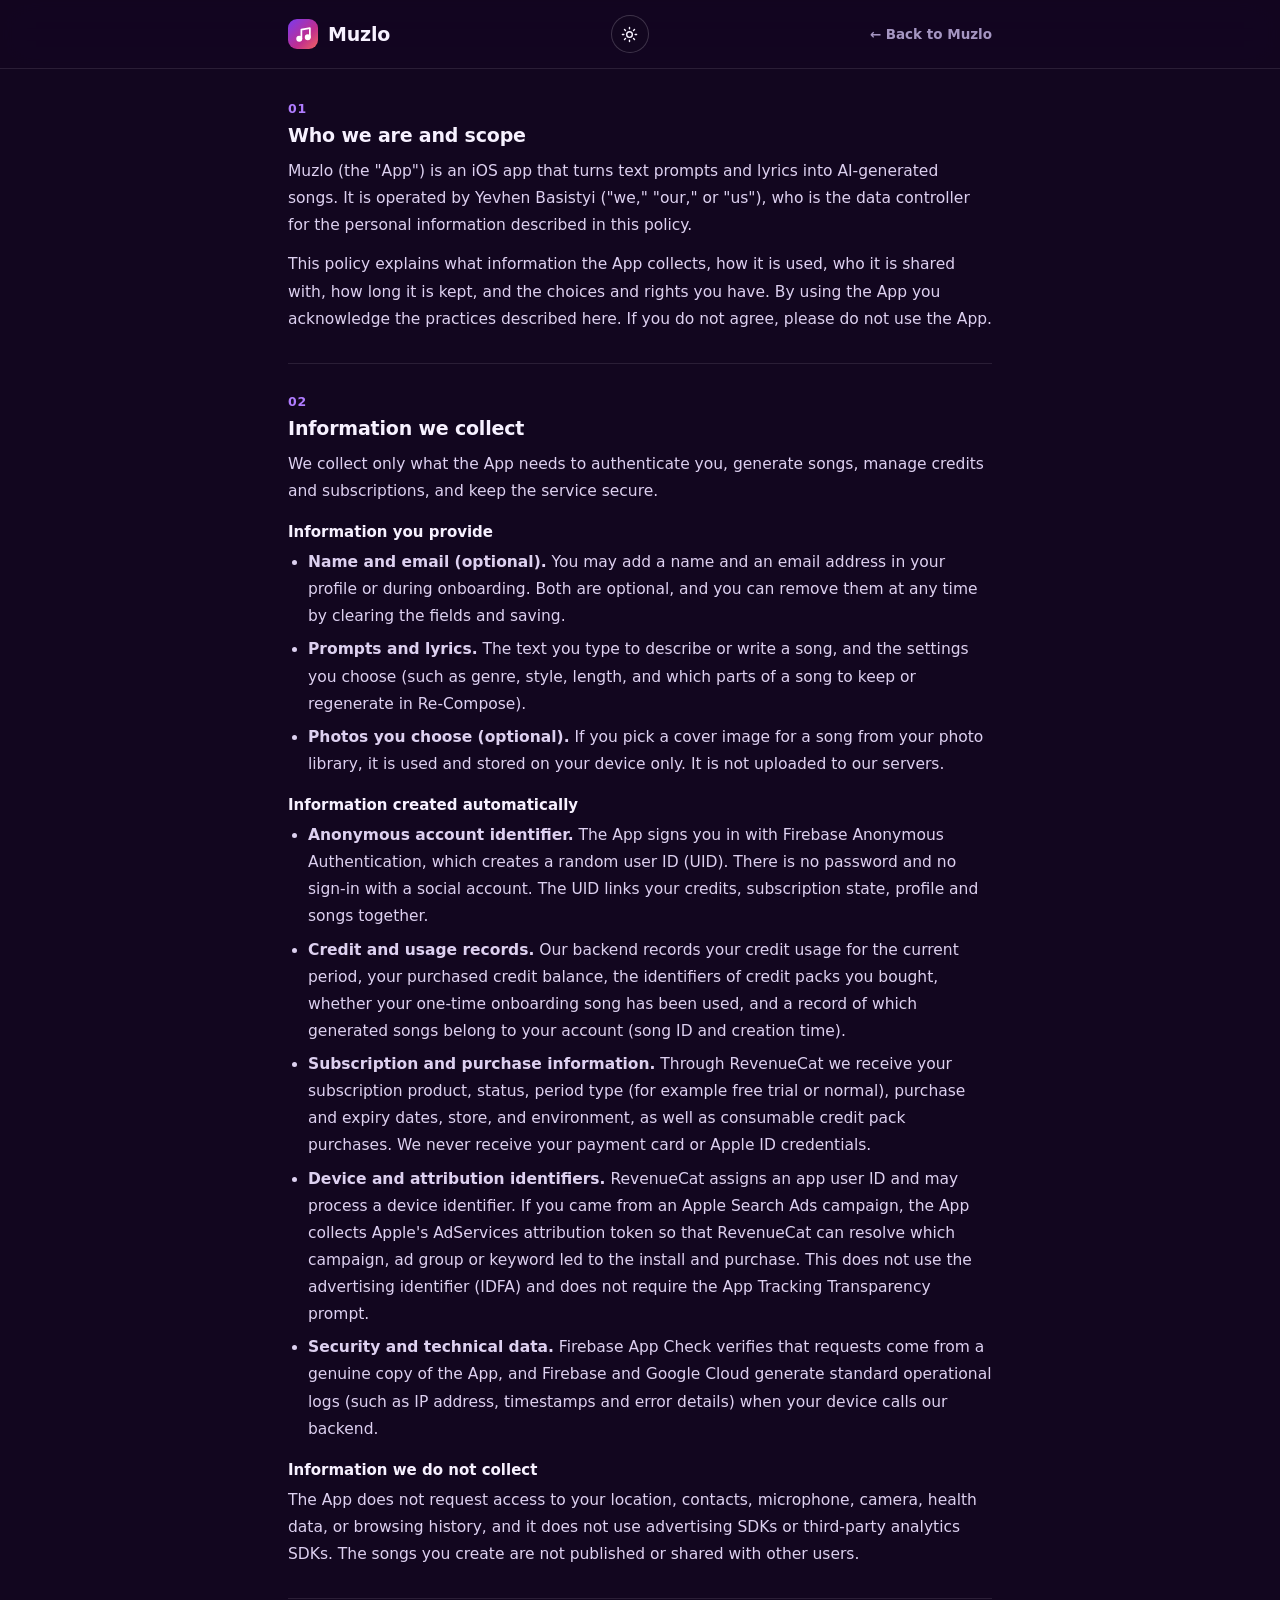
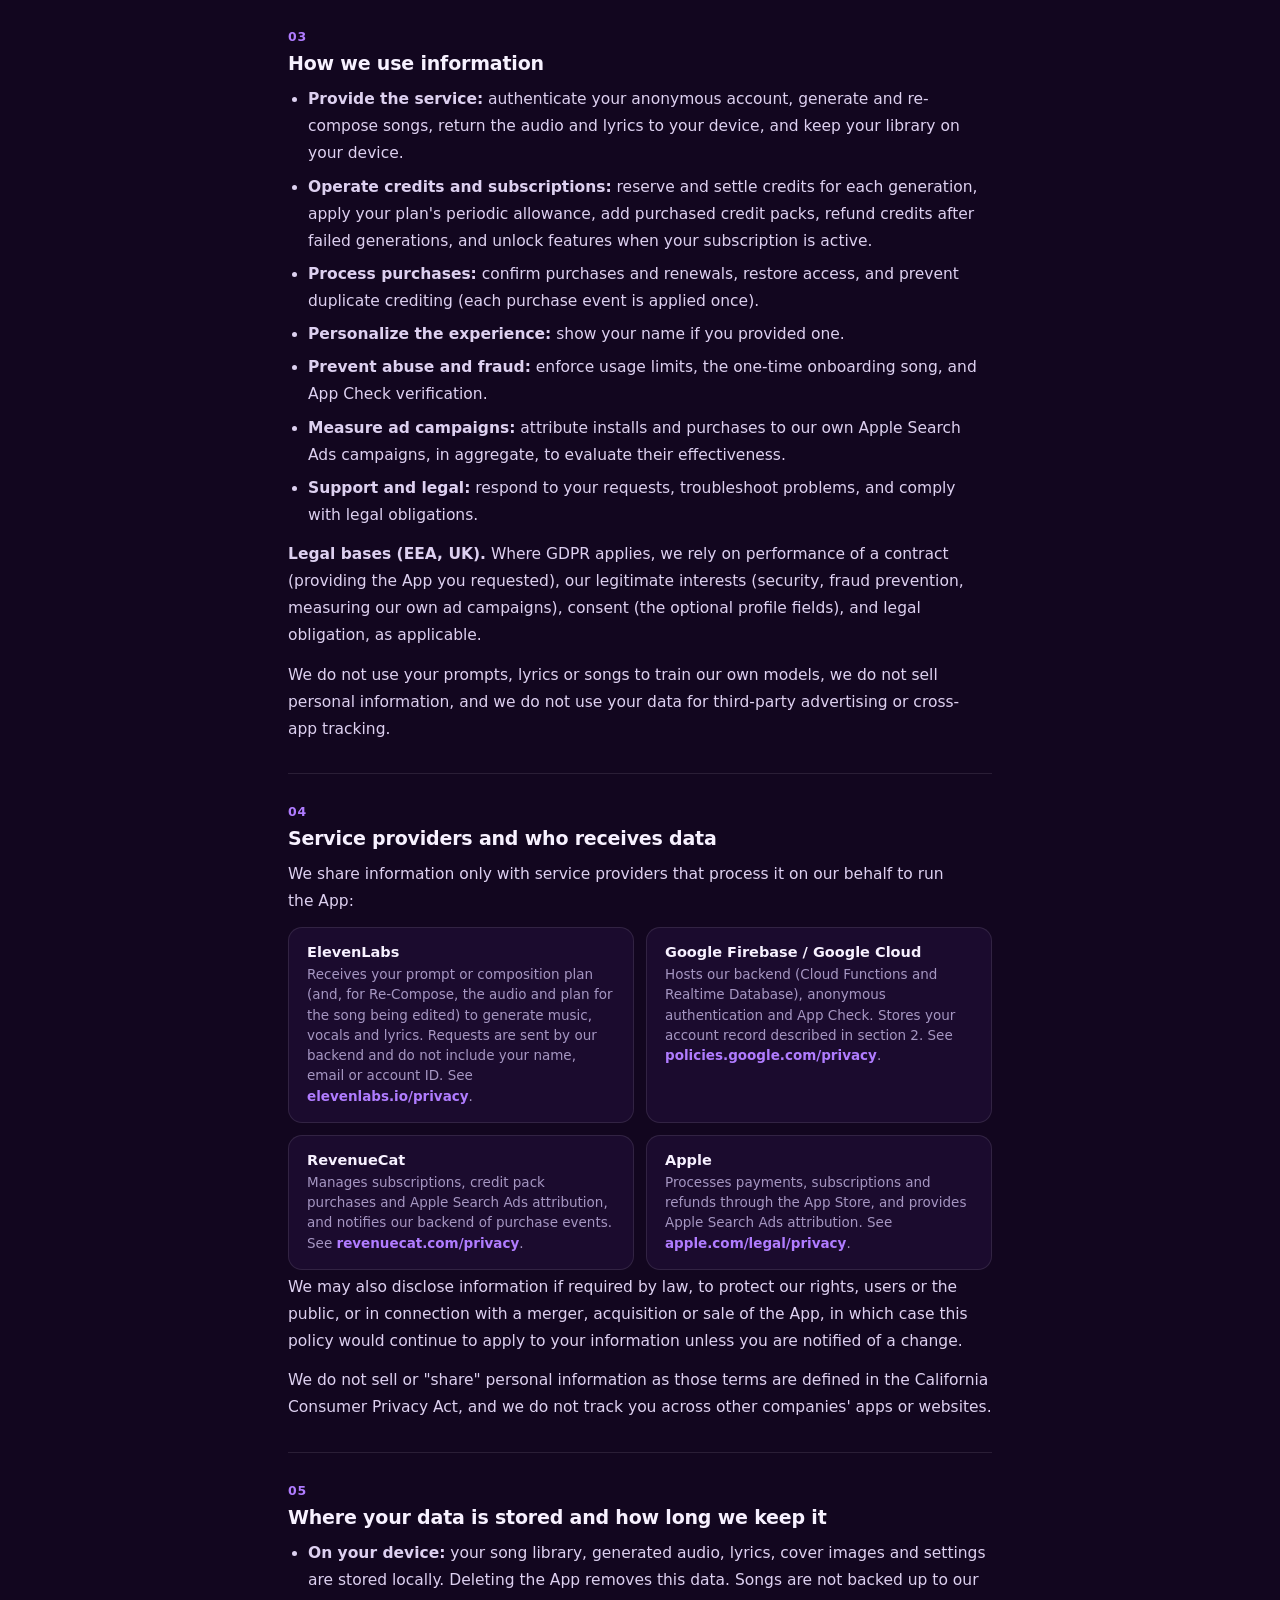
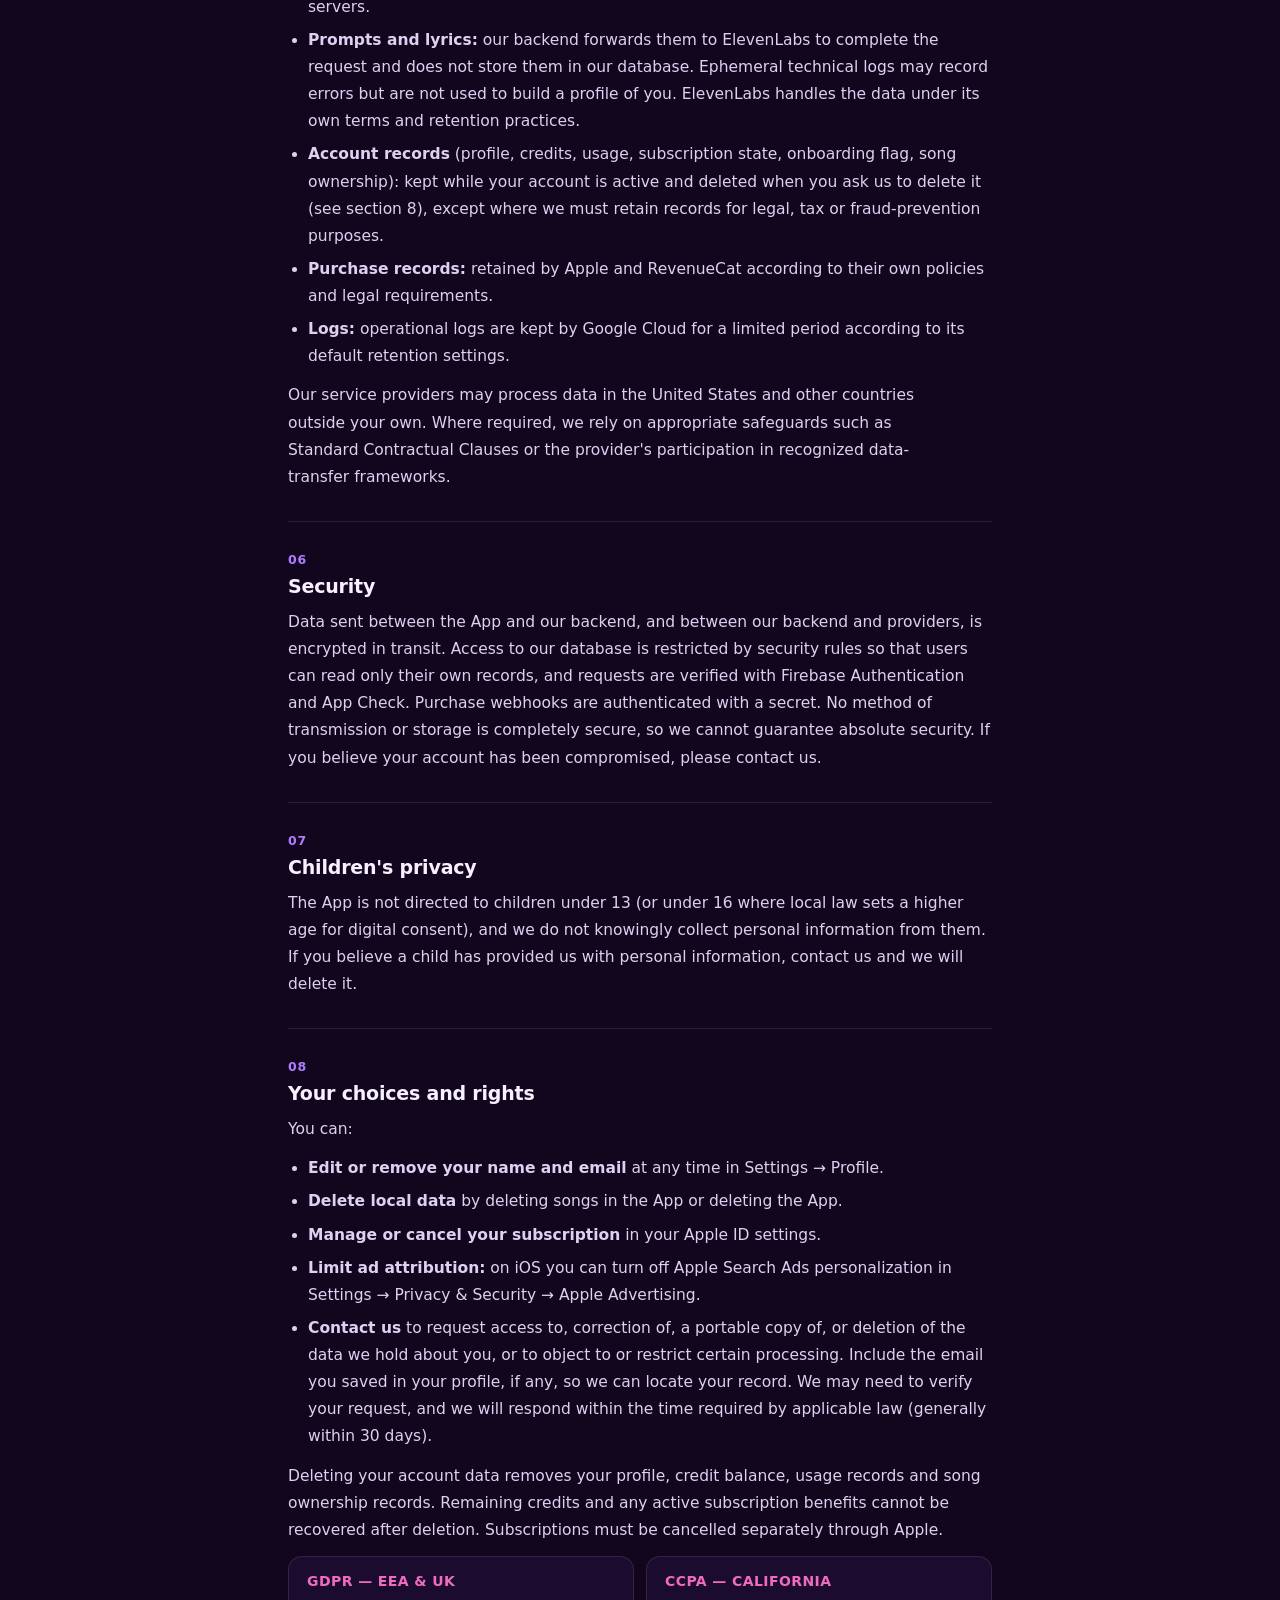
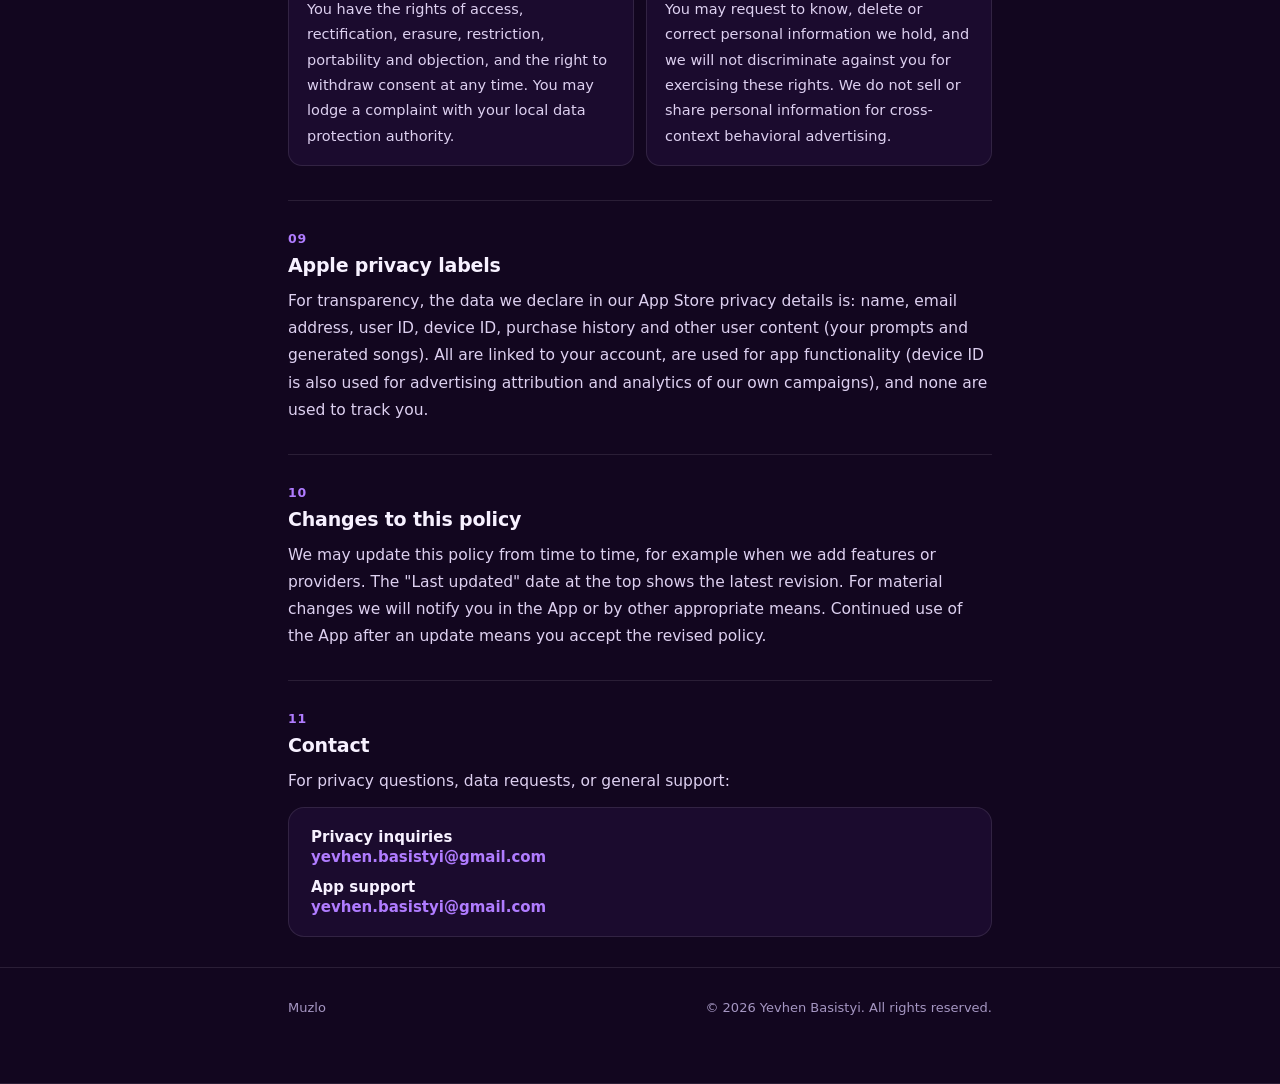
==== commit 9c484aea: "Rewrite privacy policy and terms to cover credits, subscriptions and data practices Co-Authored-By: " ====
--- a/privacy.html
+++ b/privacy.html
@@ -31,72 +31,114 @@
 </nav>
 <header class="legal-hero">
   <div class="wrap">
-    <div class="eyebrow">Legal</div>
-    <h1>Privacy Policy</h1>
-    <p class="updated">Last updated October 5, 2026 · Applies to the Muzlo iOS app</p>
-    <p class="lead">Yevhen Basistyi ("we," "our," or "us") respects your privacy and is committed to protecting it. This Privacy Policy explains how Muzlo (the "App") handles information. By using the App, you agree to the practices described here.</p>
-  </div>
-</header>
-<article>
-  <div class="wrap">
     <div class="clause">
       <div class="clause-num">01</div>
+      <h2>Who we are and scope</h2>
+      <p>Muzlo (the "App") is an iOS app that turns text prompts and lyrics into AI-generated songs. It is operated by Yevhen Basistyi ("we," "our," or "us"), who is the data controller for the personal information described in this policy.</p>
+      <p>This policy explains what information the App collects, how it is used, who it is shared with, how long it is kept, and the choices and rights you have. By using the App you acknowledge the practices described here. If you do not agree, please do not use the App.</p>
+    </div>
+    <div class="clause">
+      <div class="clause-num">02</div>
       <h2>Information we collect</h2>
-      <p>Muzlo does not collect or store personal or sensitive data on our own servers. The App does, however, integrate with a small set of third-party services to provide song generation, crash reporting, advertising, and subscription management:</p>
+      <p>We collect only what the App needs to authenticate you, generate songs, manage credits and subscriptions, and keep the service secure.</p>
+      <h3>Information you provide</h3>
+      <ul>
+        <li><b>Name and email (optional).</b> You may add a name and an email address in your profile or during onboarding. Both are optional, and you can remove them at any time by clearing the fields and saving.</li>
+        <li><b>Prompts and lyrics.</b> The text you type to describe or write a song, and the settings you choose (such as genre, style, length, and which parts of a song to keep or regenerate in Re-Compose).</li>
+        <li><b>Photos you choose (optional).</b> If you pick a cover image for a song from your photo library, it is used and stored on your device only. It is not uploaded to our servers.</li>
+      </ul>
+      <h3>Information created automatically</h3>
+      <ul>
+        <li><b>Anonymous account identifier.</b> The App signs you in with Firebase Anonymous Authentication, which creates a random user ID (UID). There is no password and no sign-in with a social account. The UID links your credits, subscription state, profile and songs together.</li>
+        <li><b>Credit and usage records.</b> Our backend records your credit usage for the current period, your purchased credit balance, the identifiers of credit packs you bought, whether your one-time onboarding song has been used, and a record of which generated songs belong to your account (song ID and creation time).</li>
+        <li><b>Subscription and purchase information.</b> Through RevenueCat we receive your subscription product, status, period type (for example free trial or normal), purchase and expiry dates, store, and environment, as well as consumable credit pack purchases. We never receive your payment card or Apple ID credentials.</li>
+        <li><b>Device and attribution identifiers.</b> RevenueCat assigns an app user ID and may process a device identifier. If you came from an Apple Search Ads campaign, the App collects Apple's AdServices attribution token so that RevenueCat can resolve which campaign, ad group or keyword led to the install and purchase. This does not use the advertising identifier (IDFA) and does not require the App Tracking Transparency prompt.</li>
+        <li><b>Security and technical data.</b> Firebase App Check verifies that requests come from a genuine copy of the App, and Firebase and Google Cloud generate standard operational logs (such as IP address, timestamps and error details) when your device calls our backend.</li>
+      </ul>
+      <h3>Information we do not collect</h3>
+      <p>The App does not request access to your location, contacts, microphone, camera, health data, or browsing history, and it does not use advertising SDKs or third-party analytics SDKs. The songs you create are not published or shared with other users.</p>
+    </div>
+    <div class="clause">
+      <div class="clause-num">03</div>
+      <h2>How we use information</h2>
+      <ul>
+        <li><b>Provide the service:</b> authenticate your anonymous account, generate and re-compose songs, return the audio and lyrics to your device, and keep your library on your device.</li>
+        <li><b>Operate credits and subscriptions:</b> reserve and settle credits for each generation, apply your plan's periodic allowance, add purchased credit packs, refund credits after failed generations, and unlock features when your subscription is active.</li>
+        <li><b>Process purchases:</b> confirm purchases and renewals, restore access, and prevent duplicate crediting (each purchase event is applied once).</li>
+        <li><b>Personalize the experience:</b> show your name if you provided one.</li>
+        <li><b>Prevent abuse and fraud:</b> enforce usage limits, the one-time onboarding song, and App Check verification.</li>
+        <li><b>Measure ad campaigns:</b> attribute installs and purchases to our own Apple Search Ads campaigns, in aggregate, to evaluate their effectiveness.</li>
+        <li><b>Support and legal:</b> respond to your requests, troubleshoot problems, and comply with legal obligations.</li>
+      </ul>
+      <p><b>Legal bases (EEA, UK).</b> Where GDPR applies, we rely on performance of a contract (providing the App you requested), our legitimate interests (security, fraud prevention, measuring our own ad campaigns), consent (the optional profile fields), and legal obligation, as applicable.</p>
+      <p>We do not use your prompts, lyrics or songs to train our own models, we do not sell personal information, and we do not use your data for third-party advertising or cross-app tracking.</p>
+    </div>
+    <div class="clause">
+      <div class="clause-num">04</div>
+      <h2>Service providers and who receives data</h2>
+      <p>We share information only with service providers that process it on our behalf to run the App:</p>
       <div class="partner-grid">
-        <div class="partner-card"><b>ElevenLabs</b><span>Generates songs, vocals and lyrics from the prompts you submit (<a href="https://elevenlabs.io" target="_blank" rel="noopener">elevenlabs.io</a>).</span></div>
-        <div class="partner-card"><b>Google AdMob</b><span>Serves in-app advertising.</span></div>
-        <div class="partner-card"><b>Firebase Crashlytics</b><span>Identifies and helps us fix app crashes.</span></div>
-        <div class="partner-card"><b>RevenueCat</b><span>Manages in-app subscriptions and purchases.</span></div>
+        <div class="partner-card"><b>ElevenLabs</b><span>Receives your prompt or composition plan (and, for Re-Compose, the audio and plan for the song being edited) to generate music, vocals and lyrics. Requests are sent by our backend and do not include your name, email or account ID. See <a href="https://elevenlabs.io/privacy" target="_blank" rel="noopener">elevenlabs.io/privacy</a>.</span></div>
+        <div class="partner-card"><b>Google Firebase / Google Cloud</b><span>Hosts our backend (Cloud Functions and Realtime Database), anonymous authentication and App Check. Stores your account record described in section 2. See <a href="https://policies.google.com/privacy" target="_blank" rel="noopener">policies.google.com/privacy</a>.</span></div>
+        <div class="partner-card"><b>RevenueCat</b><span>Manages subscriptions, credit pack purchases and Apple Search Ads attribution, and notifies our backend of purchase events. See <a href="https://www.revenuecat.com/privacy" target="_blank" rel="noopener">revenuecat.com/privacy</a>.</span></div>
+        <div class="partner-card"><b>Apple</b><span>Processes payments, subscriptions and refunds through the App Store, and provides Apple Search Ads attribution. See <a href="https://www.apple.com/legal/privacy/" target="_blank" rel="noopener">apple.com/legal/privacy</a>.</span></div>
+      </div>
+      <p>We may also disclose information if required by law, to protect our rights, users or the public, or in connection with a merger, acquisition or sale of the App, in which case this policy would continue to apply to your information unless you are notified of a change.</p>
+      <p>We do not sell or "share" personal information as those terms are defined in the California Consumer Privacy Act, and we do not track you across other companies' apps or websites.</p>
+    </div>
+    <div class="clause">
+      <div class="clause-num">05</div>
+      <h2>Where your data is stored and how long we keep it</h2>
+      <ul>
+        <li><b>On your device:</b> your song library, generated audio, lyrics, cover images and settings are stored locally. Deleting the App removes this data. Songs are not backed up to our servers.</li>
+        <li><b>Prompts and lyrics:</b> our backend forwards them to ElevenLabs to complete the request and does not store them in our database. Ephemeral technical logs may record errors but are not used to build a profile of you. ElevenLabs handles the data under its own terms and retention practices.</li>
+        <li><b>Account records</b> (profile, credits, usage, subscription state, onboarding flag, song ownership): kept while your account is active and deleted when you ask us to delete it (see section 8), except where we must retain records for legal, tax or fraud-prevention purposes.</li>
+        <li><b>Purchase records:</b> retained by Apple and RevenueCat according to their own policies and legal requirements.</li>
+        <li><b>Logs:</b> operational logs are kept by Google Cloud for a limited period according to its default retention settings.</li>
+      </ul>
+      <p>Our service providers may process data in the United States and other countries outside your own. Where required, we rely on appropriate safeguards such as Standard Contractual Clauses or the provider's participation in recognized data-transfer frameworks.</p>
+    </div>
+    <div class="clause">
+      <div class="clause-num">06</div>
+      <h2>Security</h2>
+      <p>Data sent between the App and our backend, and between our backend and providers, is encrypted in transit. Access to our database is restricted by security rules so that users can read only their own records, and requests are verified with Firebase Authentication and App Check. Purchase webhooks are authenticated with a secret. No method of transmission or storage is completely secure, so we cannot guarantee absolute security. If you believe your account has been compromised, please contact us.</p>
+    </div>
+    <div class="clause">
+      <div class="clause-num">07</div>
+      <h2>Children's privacy</h2>
+      <p>The App is not directed to children under 13 (or under 16 where local law sets a higher age for digital consent), and we do not knowingly collect personal information from them. If you believe a child has provided us with personal information, contact us and we will delete it.</p>
+    </div>
+    <div class="clause">
+      <div class="clause-num">08</div>
+      <h2>Your choices and rights</h2>
+      <p>You can:</p>
+      <ul>
+        <li><b>Edit or remove your name and email</b> at any time in Settings → Profile.</li>
+        <li><b>Delete local data</b> by deleting songs in the App or deleting the App.</li>
+        <li><b>Manage or cancel your subscription</b> in your Apple ID settings.</li>
+        <li><b>Limit ad attribution:</b> on iOS you can turn off Apple Search Ads personalization in Settings → Privacy &amp; Security → Apple Advertising.</li>
+        <li><b>Contact us</b> to request access to, correction of, a portable copy of, or deletion of the data we hold about you, or to object to or restrict certain processing. Include the email you saved in your profile, if any, so we can locate your record. We may need to verify your request, and we will respond within the time required by applicable law (generally within 30 days).</li>
+      </ul>
+      <p>Deleting your account data removes your profile, credit balance, usage records and song ownership records. Remaining credits and any active subscription benefits cannot be recovered after deletion. Subscriptions must be cancelled separately through Apple.</p>
+      <div class="region-row">
+        <div class="region-card"><b>GDPR — EEA &amp; UK</b><p>You have the rights of access, rectification, erasure, restriction, portability and objection, and the right to withdraw consent at any time. You may lodge a complaint with your local data protection authority.</p></div>
+        <div class="region-card"><b>CCPA — California</b><p>You may request to know, delete or correct personal information we hold, and we will not discriminate against you for exercising these rights. We do not sell or share personal information for cross-context behavioral advertising.</p></div>
       </div>
     </div>
     <div class="clause">
-      <div class="clause-num">02</div>
-      <h2>Device permissions</h2>
-      <p>Muzlo does not require access to your camera, microphone, contacts or location. Text prompts and lyrics you type are sent to <a href="https://elevenlabs.io" target="_blank" rel="noopener">ElevenLabs</a> to generate your song; Muzlo itself does not retain a copy after that request completes.</p>
+      <div class="clause-num">09</div>
+      <h2>Apple privacy labels</h2>
+      <p>For transparency, the data we declare in our App Store privacy details is: name, email address, user ID, device ID, purchase history and other user content (your prompts and generated songs). All are linked to your account, are used for app functionality (device ID is also used for advertising attribution and analytics of our own campaigns), and none are used to track you.</p>
     </div>
     <div class="clause">
-      <div class="clause-num">03</div>
-      <h2>How data is used</h2>
-      <p>While Muzlo does not maintain its own user database, the third-party services above process data on our behalf:</p>
-      <ul>
-        <li><b>ElevenLabs</b> processes submitted prompts and lyrics to compose the song and return the audio and lyrics.</li>
-        <li><b>AdMob</b> uses device and usage signals to serve personalized or generic ads.</li>
-        <li><b>Firebase Crashlytics</b> collects crash and diagnostic data to improve app stability.</li>
-        <li><b>RevenueCat</b> manages subscription state and purchase history tied to your App Store account.</li>
-      </ul>
-      <p>No personal information is stored by Muzlo beyond what's required for these integrations to function, and nothing is shared without anonymization where technically possible.</p>
+      <div class="clause-num">10</div>
+      <h2>Changes to this policy</h2>
+      <p>We may update this policy from time to time, for example when we add features or providers. The "Last updated" date at the top shows the latest revision. For material changes we will notify you in the App or by other appropriate means. Continued use of the App after an update means you accept the revised policy.</p>
     </div>
     <div class="clause">
-      <div class="clause-num">04</div>
-      <h2>Data sharing</h2>
-      <p>We may share limited, anonymized data with:</p>
-      <ul>
-        <li><b>ElevenLabs</b> — to process song generation requests. No user-identifiable data is included in these requests.</li>
-        <li><b>Google AdMob</b> — to display in-app advertisements.</li>
-        <li><b>Firebase Crashlytics</b> — to diagnose and resolve crashes.</li>
-        <li><b>RevenueCat</b> — to process and manage subscriptions.</li>
-      </ul>
-      <p>We do not sell your data, and we do not share it with any party outside of the integrations listed in this policy.</p>
-    </div>
-    <div class="clause">
-      <div class="clause-num">05</div>
-      <h2>Data storage and security</h2>
-      <p>Data generated by your use of the App remains on your device, with the exception of the prompts and lyrics sent to <a href="https://elevenlabs.io" target="_blank" rel="noopener">ElevenLabs</a> for song generation at the moment you request it. Transmissions to our third-party partners are encrypted in transit.</p>
-    </div>
-    <div class="clause">
-      <div class="clause-num">06</div>
-      <h2>Regional compliance</h2>
-      <p>We aim to comply with applicable data protection regulations, including:</p>
-      <div class="region-row">
-        <div class="region-card"><b>GDPR — European Union</b><p>Users in the EU may request access to, correction of, or deletion of data processed through our third-party services by contacting us below.</p></div>
-        <div class="region-card"><b>CCPA — California</b><p>California residents may opt out of third-party data processing by contacting us or adjusting the relevant settings within those third-party services.</p></div>
-      </div>
-    </div>
-    <div class="clause">
-      <div class="clause-num">07</div>
+      <div class="clause-num">11</div>
       <h2>Contact</h2>
-      <p>For privacy-related questions or requests, or for general app support:</p>
+      <p>For privacy questions, data requests, or general support:</p>
       <div class="contact-box">
         <div class="row"><b>Privacy inquiries</b><a href="mailto:yevhen.basistyi@gmail.com">yevhen.basistyi@gmail.com</a></div>
         <div class="row"><b>App support</b><a href="mailto:yevhen.basistyi@gmail.com">yevhen.basistyi@gmail.com</a></div>
--- a/assets/style.css
+++ b/assets/style.css
@@ -217,6 +217,7 @@
 .clause:first-child{border-top:none;padding-top:0}
 .clause-num{font-size:12.5px;font-weight:800;letter-spacing:.06em;color:var(--violet);margin-bottom:8px}
 .clause h2{font-size:19px;font-weight:700;margin-bottom:12px;letter-spacing:-.01em}
+.clause h3{font-size:15px;font-weight:700;margin:18px 0 8px}
 .clause p{font-size:15.5px;line-height:1.75;color:var(--ink-soft);margin:0 0 12px}
 .clause p:last-child{margin-bottom:0}
 .clause ul{margin:0 0 12px;padding-left:20px}
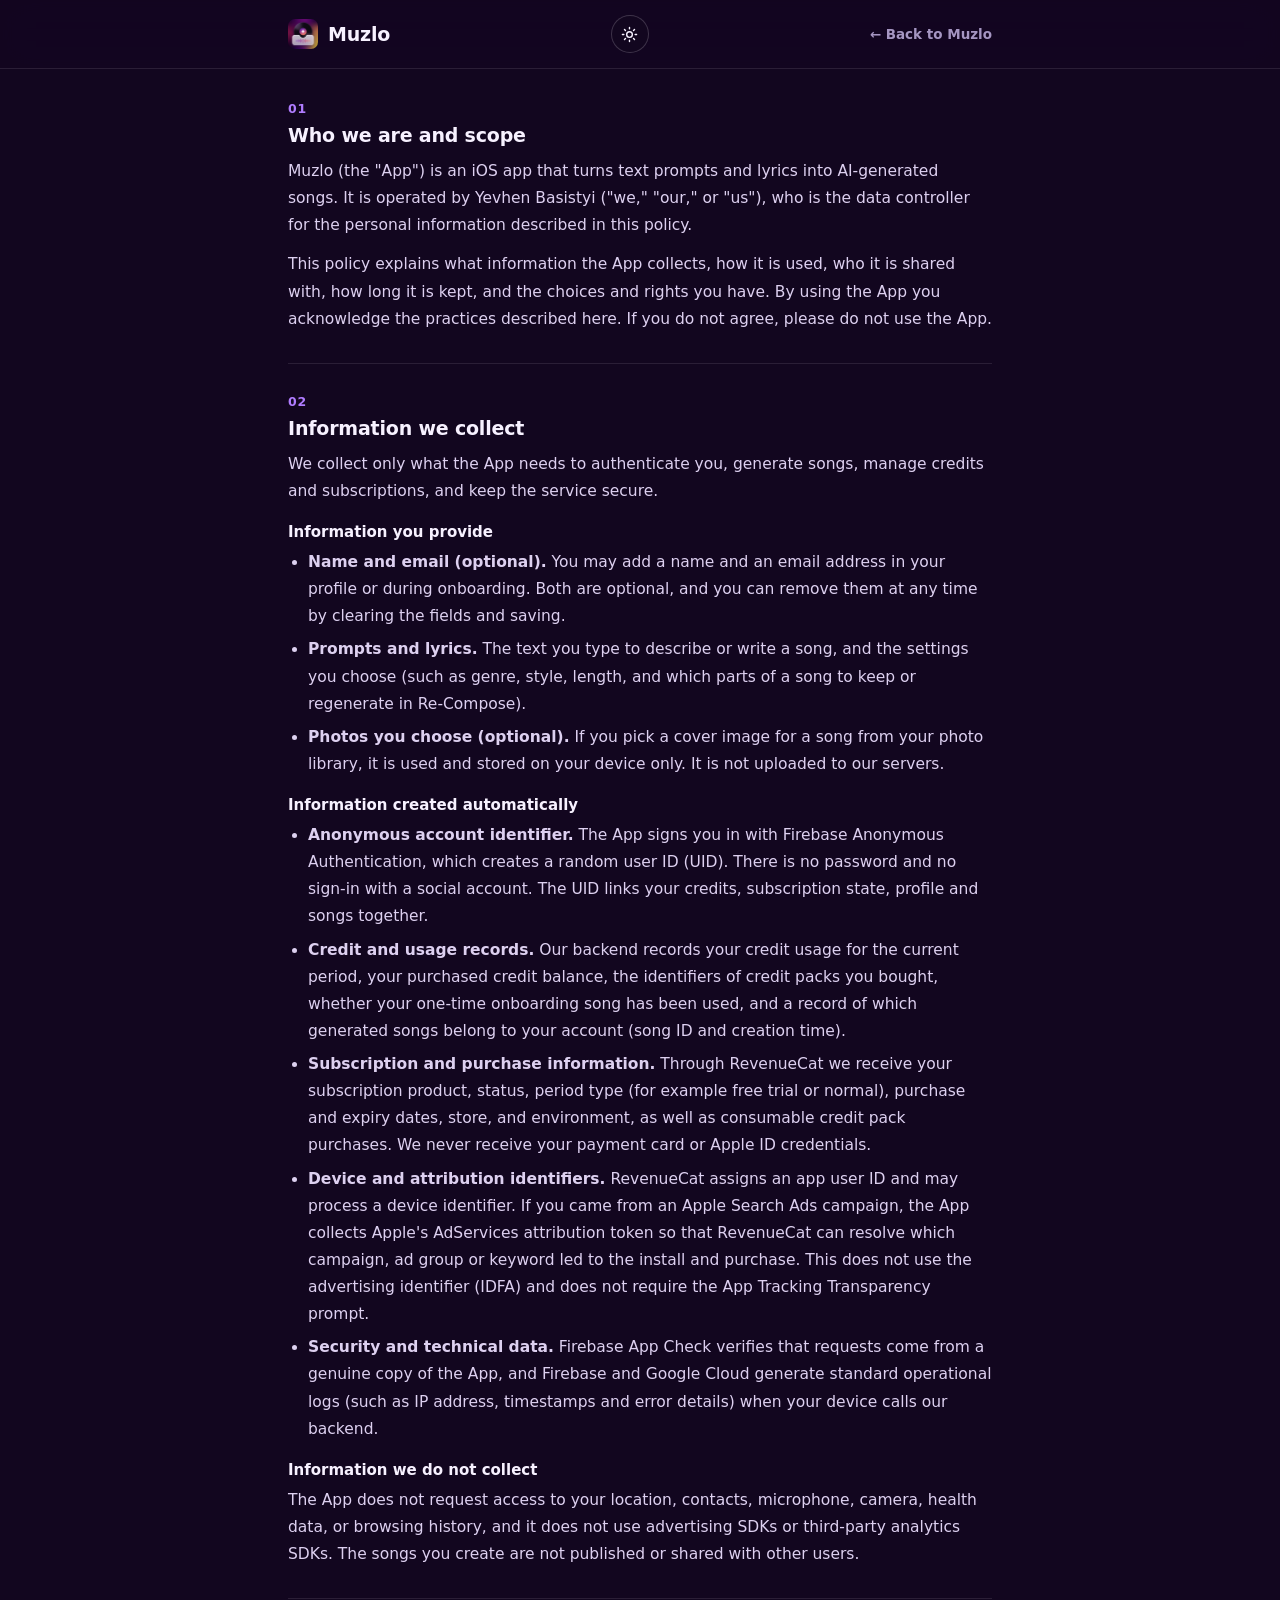
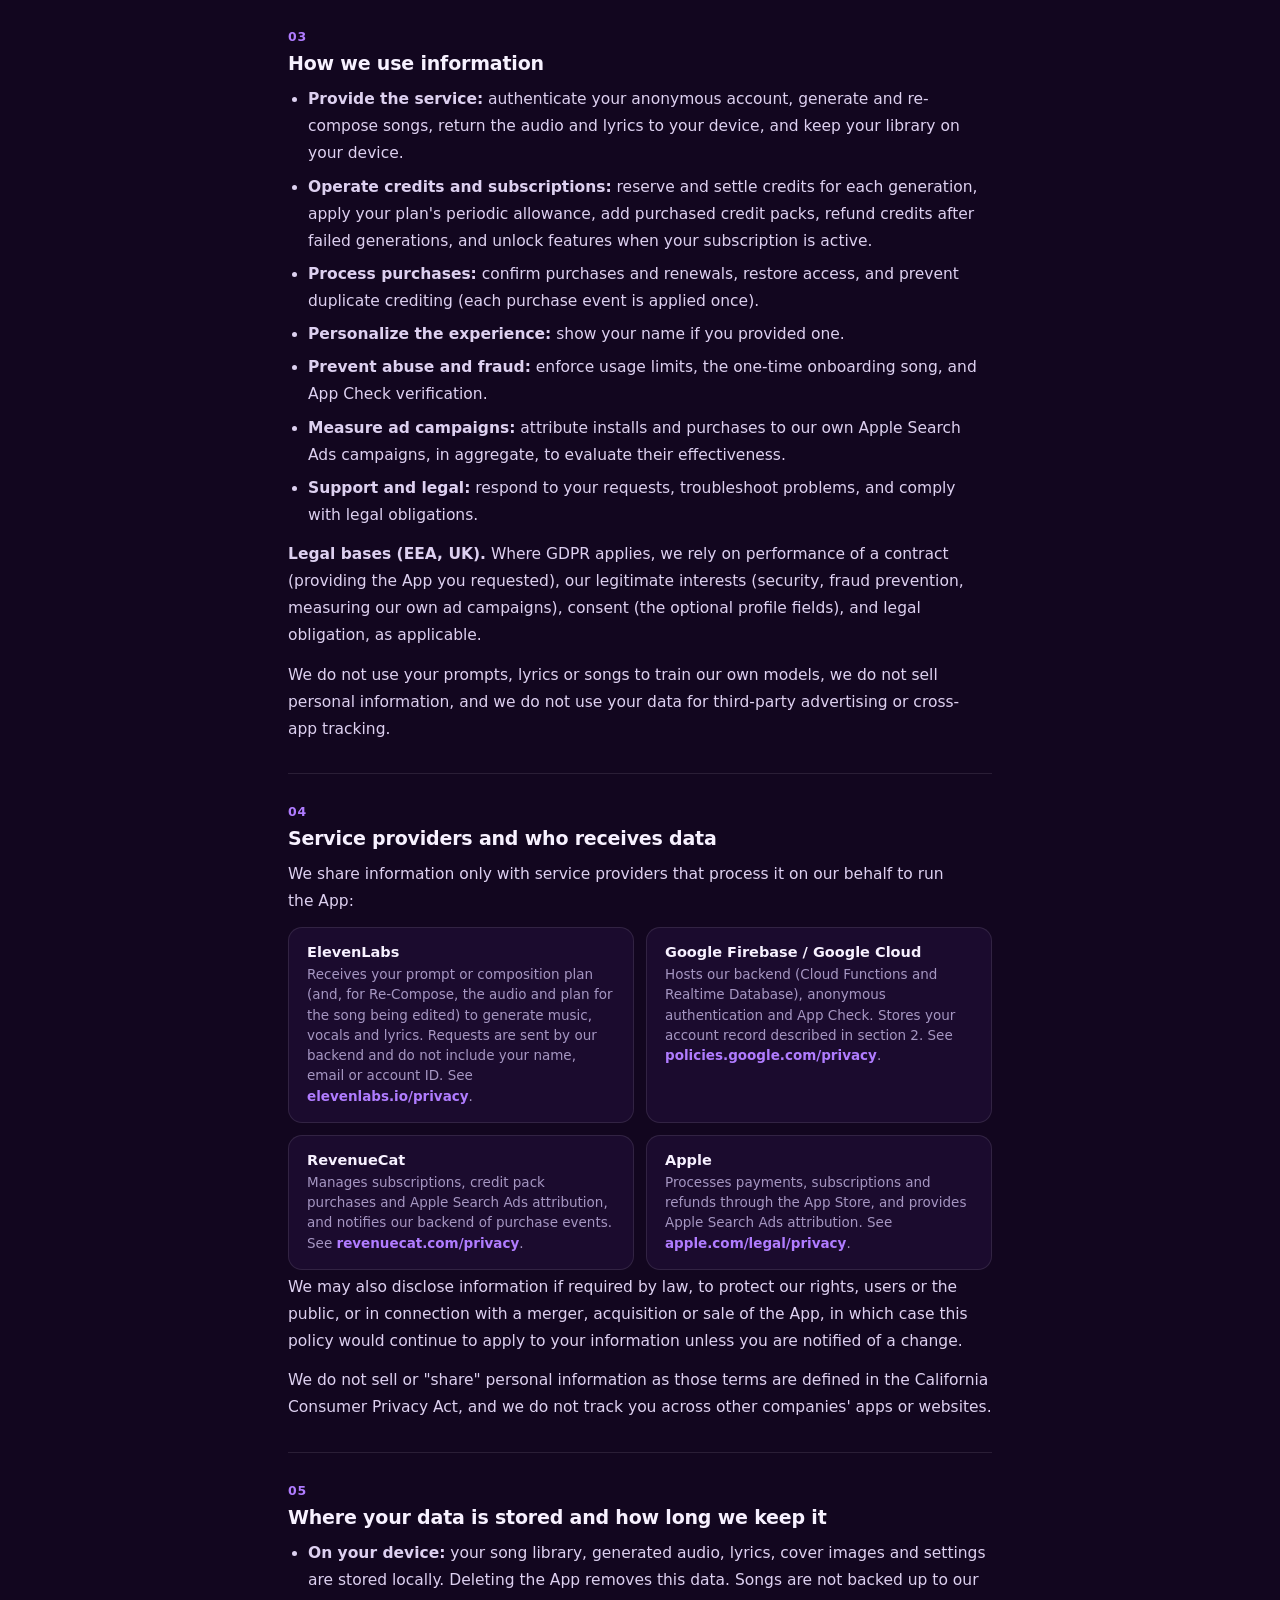
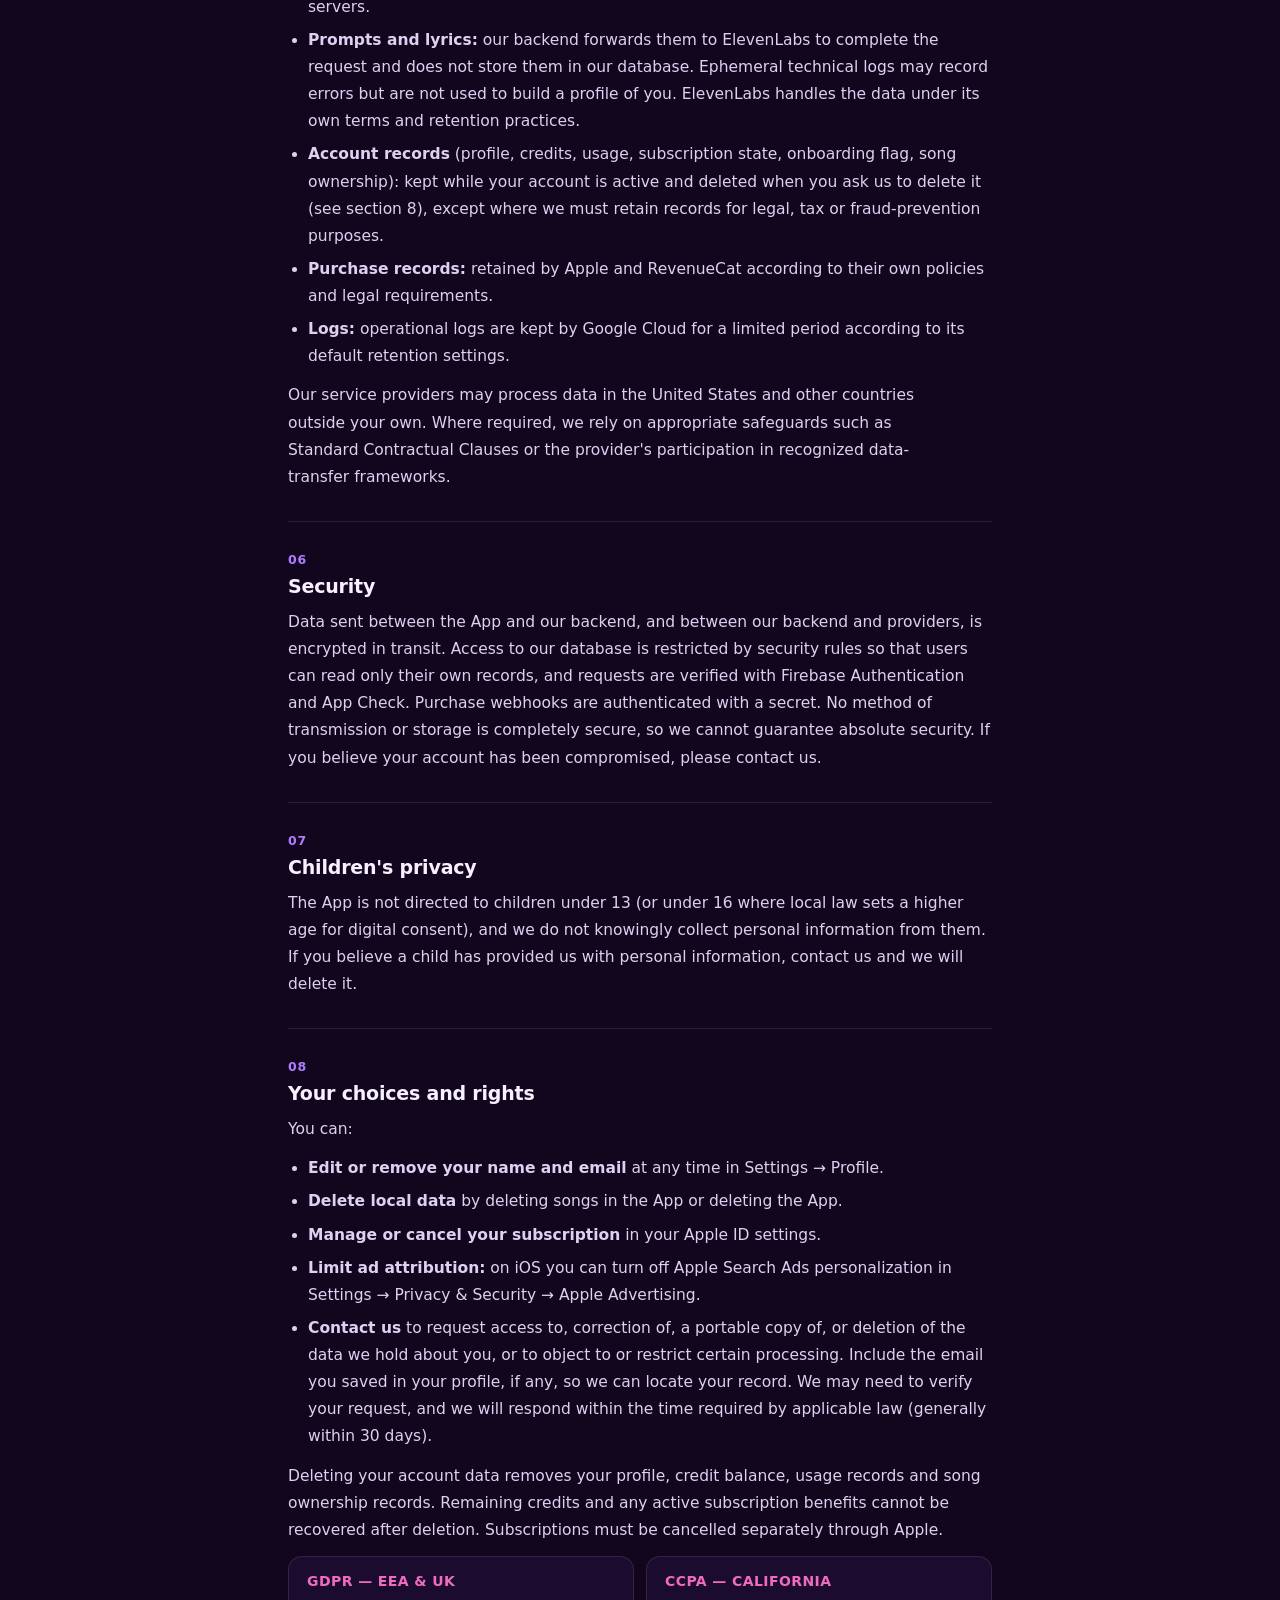
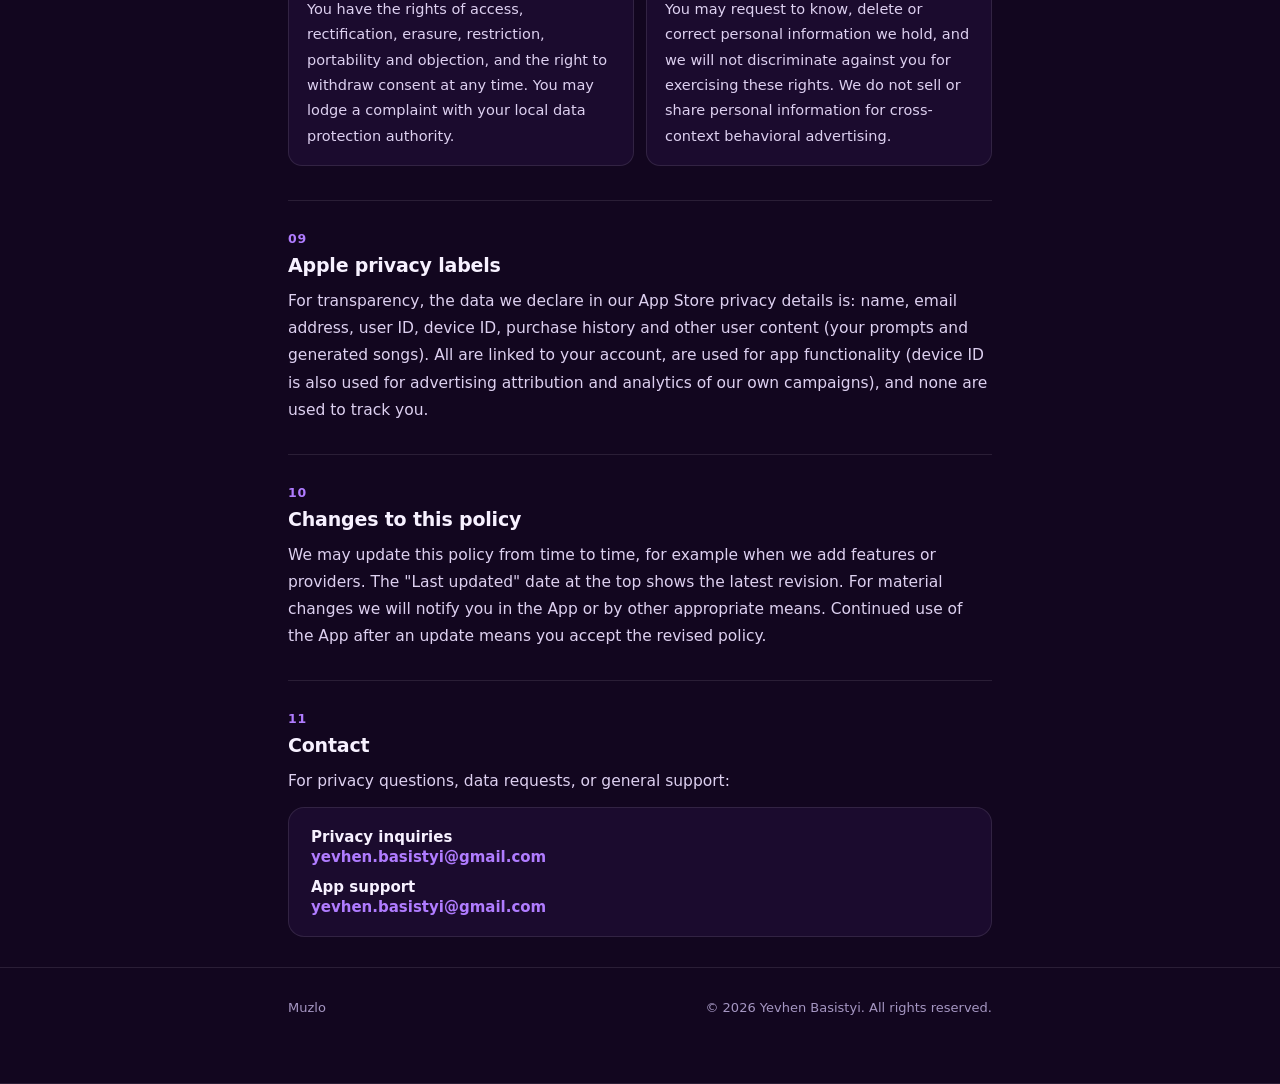
==== commit a2d3572a: "Use app icon for nav logo, favicon and touch icon Co-Authored-By: Claude Sonnet 5.5 <noreply@anthrop" ====
--- a/privacy.html
+++ b/privacy.html
@@ -11,7 +11,8 @@
 <meta name="viewport" content="width=device-width, initial-scale=1">
 <title>Privacy Policy — Muzlo</title>
 <meta name="description" content="Privacy Policy for the Muzlo iOS app.">
-<link rel="icon" type="image/svg+xml" href="assets/favicon.svg">
+<link rel="icon" type="image/png" href="assets/favicon.png">
+<link rel="apple-touch-icon" href="assets/apple-touch-icon.png">
 <meta property="og:title" content="Privacy Policy — Muzlo">
 <meta property="og:description" content="Privacy Policy for the Muzlo iOS app.">
 <meta property="og:type" content="website">
@@ -21,7 +22,7 @@
 <body class="legal">
 <nav class="topnav">
   <div class="topnav-row">
-    <a class="brand" href="index.html"><span class="mark"><svg viewBox="0 0 24 24" fill="none" stroke="currentColor" stroke-width="2.4" stroke-linecap="round" stroke-linejoin="round"><path d="M9 18V5l12-2v13"/><circle cx="6" cy="18" r="3" fill="currentColor"/><circle cx="18" cy="16" r="3" fill="currentColor"/></svg></span><span class="brand-word">Muzlo</span></a>
+    <a class="brand" href="index.html"><span class="mark"><img src="assets/app-icon.png" alt="" width="30" height="30"></span><span class="brand-word">Muzlo</span></a>
     <button type="button" class="theme-toggle" id="themeToggle" aria-label="Toggle color theme">
       <svg class="icon-sun" viewBox="0 0 24 24" fill="none" stroke="currentColor" stroke-width="2" stroke-linecap="round" stroke-linejoin="round"><circle cx="12" cy="12" r="4"/><path d="M12 2v2M12 20v2M4.93 4.93l1.41 1.41M17.66 17.66l1.41 1.41M2 12h2M20 12h2M6.34 17.66l-1.41 1.41M19.07 4.93l-1.41 1.41"/></svg>
       <svg class="icon-moon" viewBox="0 0 24 24" fill="none" stroke="currentColor" stroke-width="2" stroke-linecap="round" stroke-linejoin="round"><path d="M21 12.79A9 9 0 1 1 11.21 3 7 7 0 0 0 21 12.79z"/></svg>
--- a/assets/style.css
+++ b/assets/style.css
@@ -36,8 +36,8 @@
 .topnav{position:sticky;top:0;z-index:100;backdrop-filter:blur(20px) saturate(1.4);-webkit-backdrop-filter:blur(20px) saturate(1.4);background:color-mix(in srgb,var(--paper) 72%,transparent);border-bottom:1px solid var(--line)}
 .topnav-row{display:flex;align-items:center;justify-content:space-between;height:68px;gap:20px}
 .brand{display:flex;align-items:center;gap:10px;font-weight:800;font-size:19px;letter-spacing:-.01em;flex-shrink:0}
-.brand .mark{width:30px;height:30px;border-radius:9px;background:linear-gradient(135deg,var(--cta-1),var(--cta-2) 60%,var(--cta-3));display:grid;place-items:center;flex-shrink:0}
-.brand .mark svg{width:17px;height:17px;color:#fff}
+.brand .mark{width:30px;height:30px;border-radius:7px;overflow:hidden;display:block;flex-shrink:0}
+.brand .mark img{width:100%;height:100%;display:block}
 .tabbar{display:flex;align-items:center;gap:2px;background:var(--paper-soft);border:1px solid var(--line);border-radius:999px;padding:4px;flex-shrink:1;min-width:0;overflow-x:auto;scrollbar-width:none}
 .tabbar::-webkit-scrollbar{display:none}
 .tabbar button{flex-shrink:0;padding:9px 18px;border-radius:999px;font-size:14.5px;font-weight:600;color:var(--muted);transition:color .25s,background .25s,box-shadow .25s;white-space:nowrap}
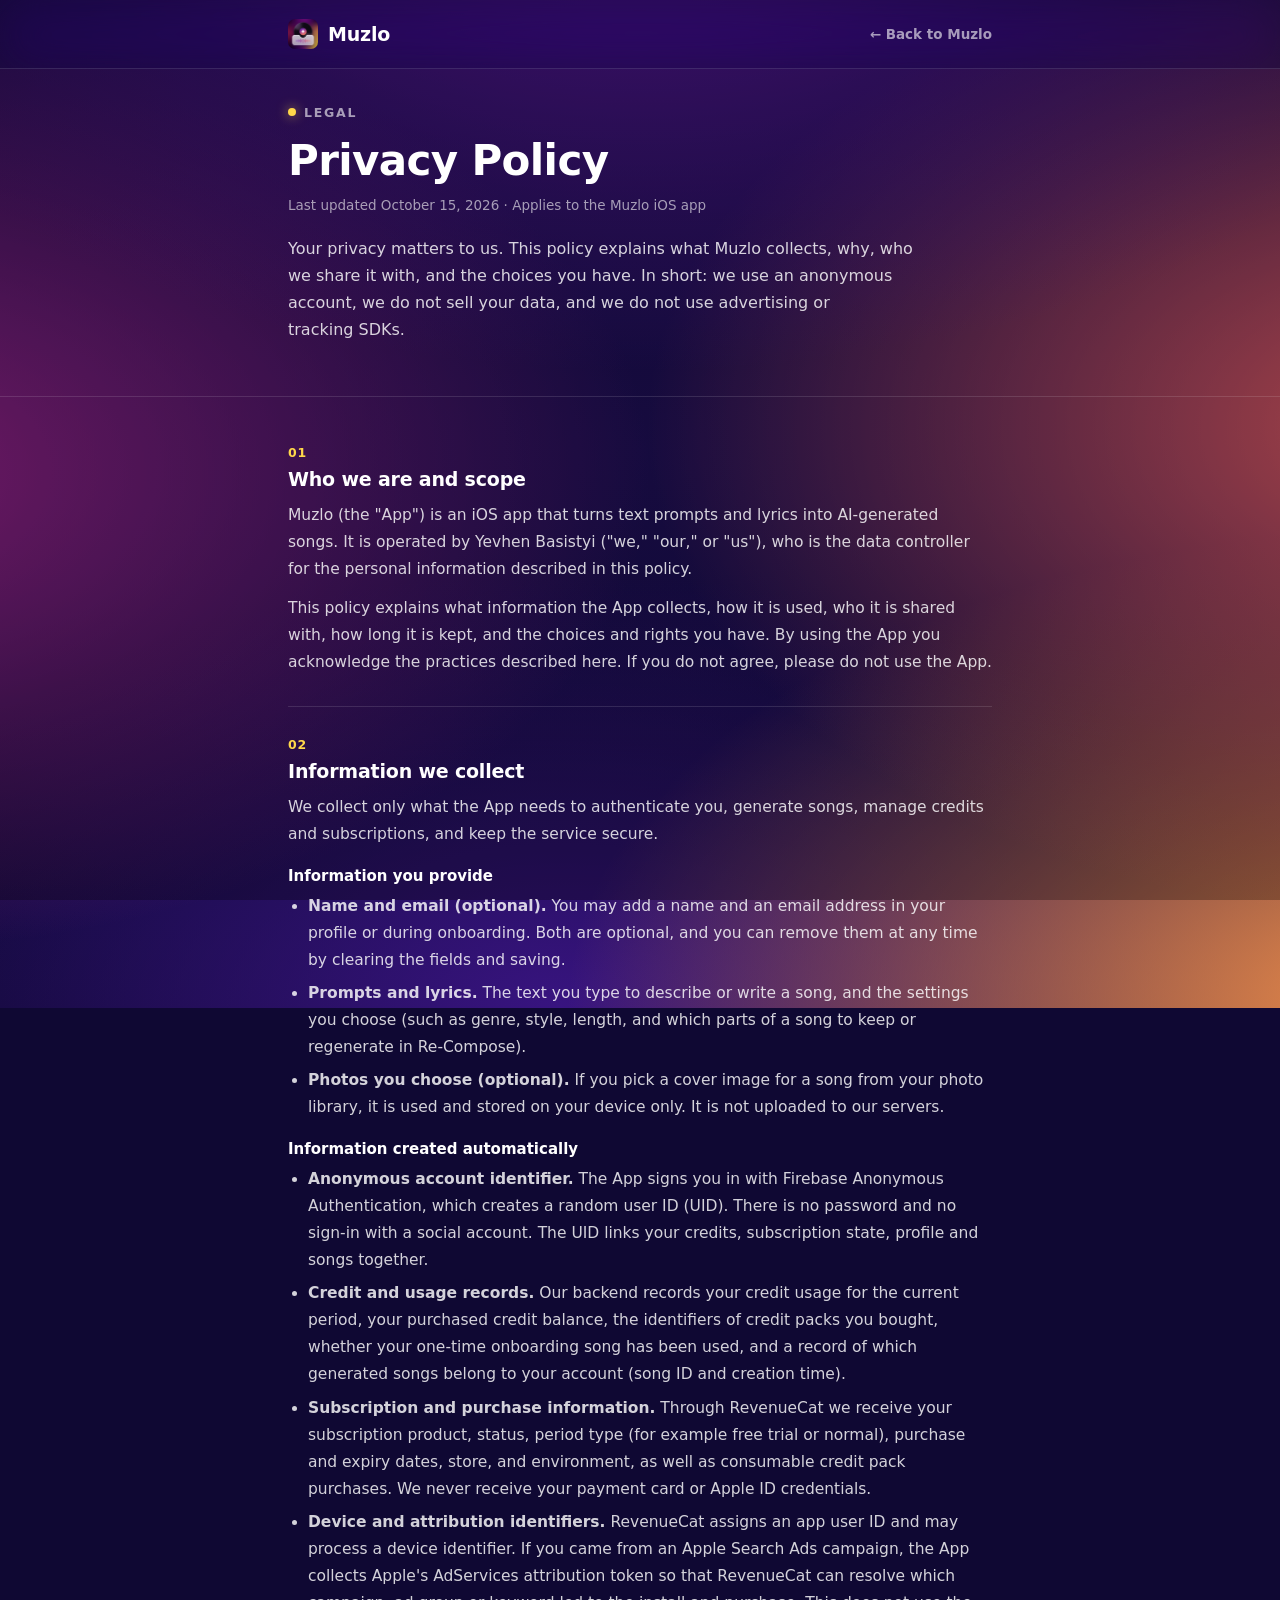
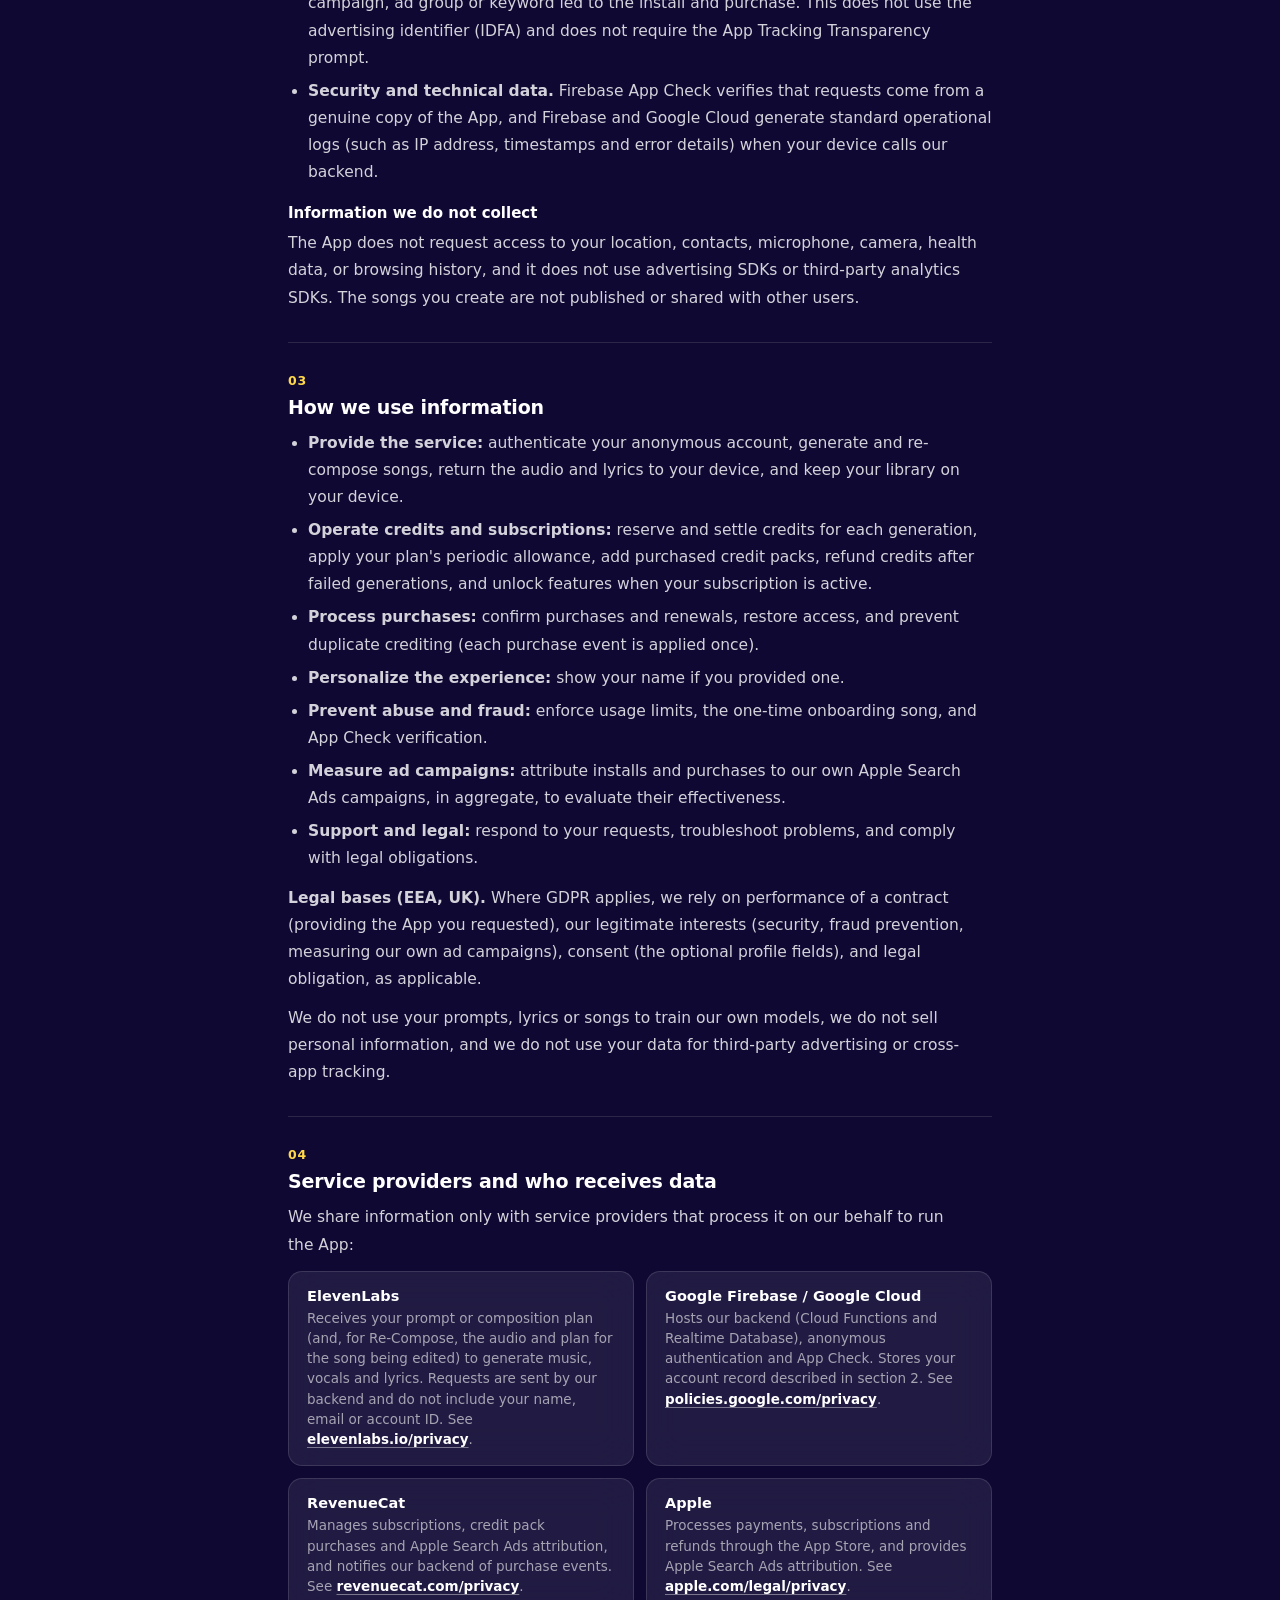
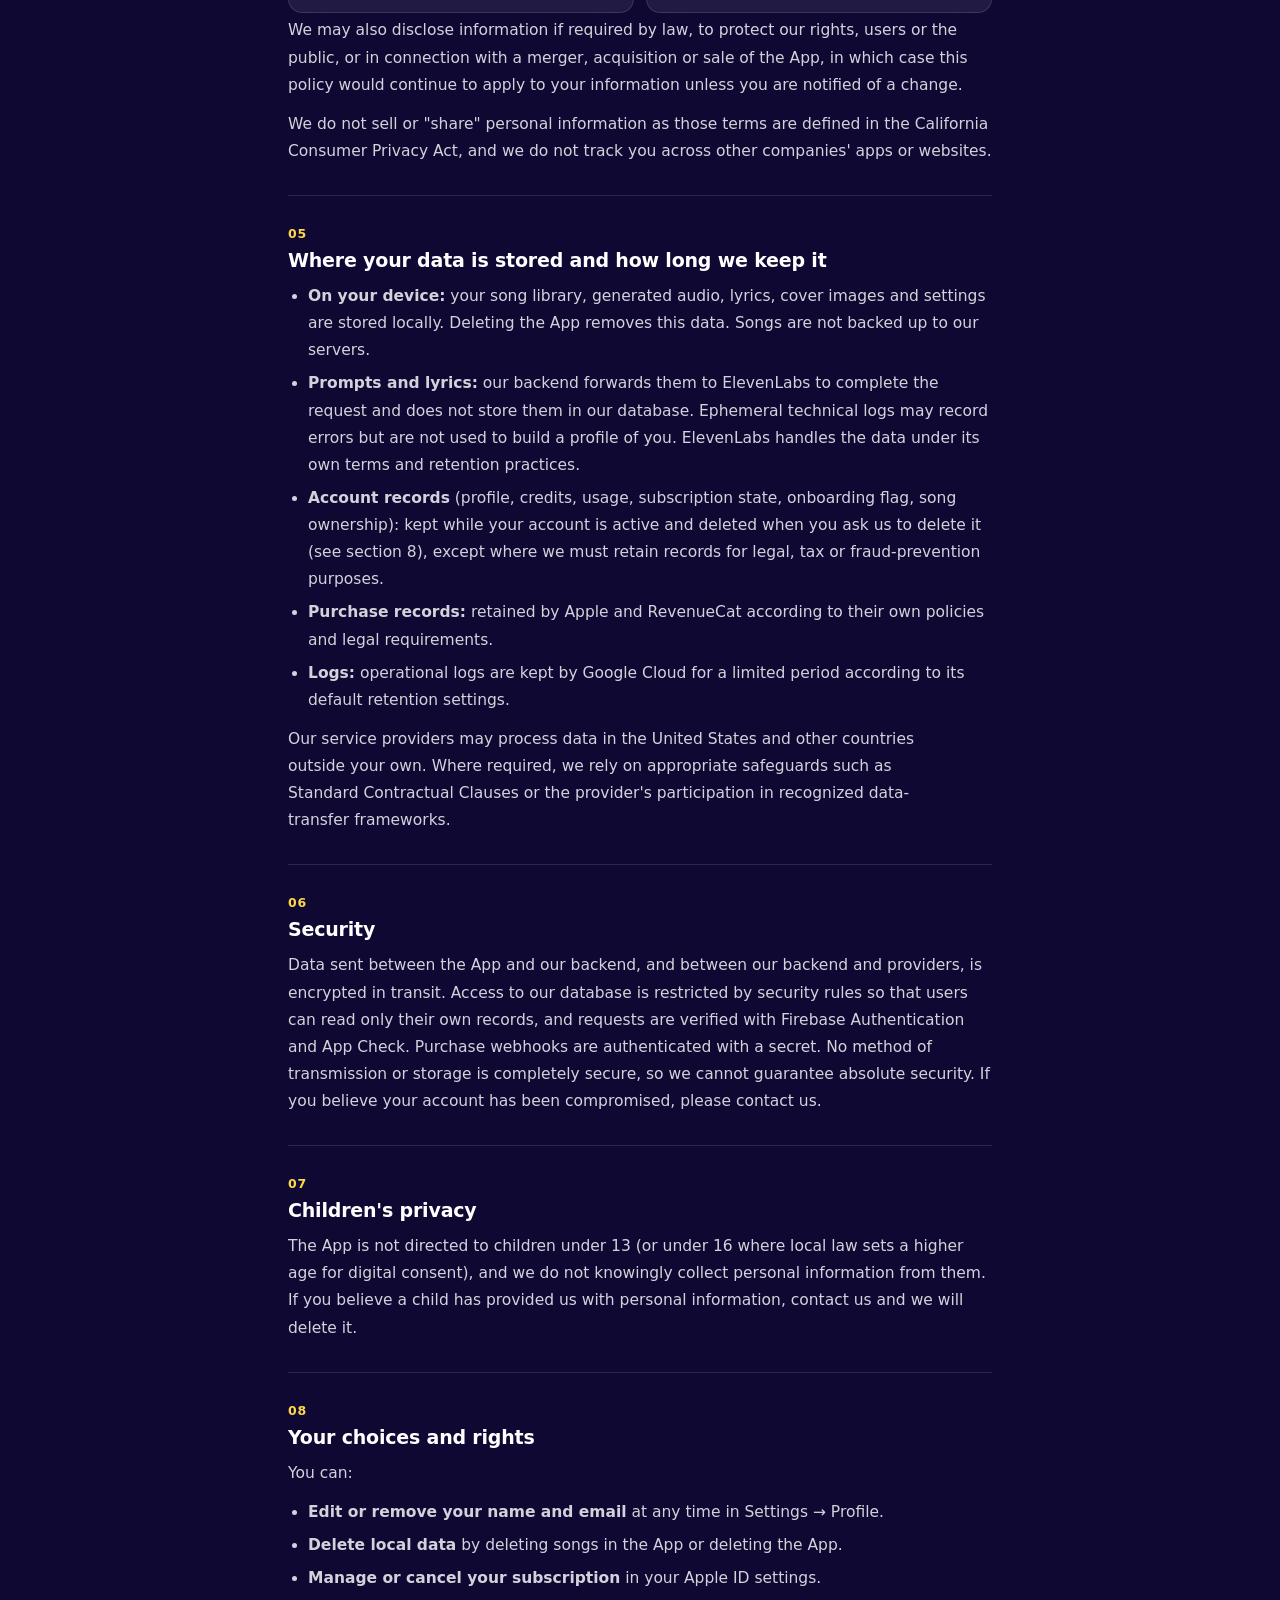
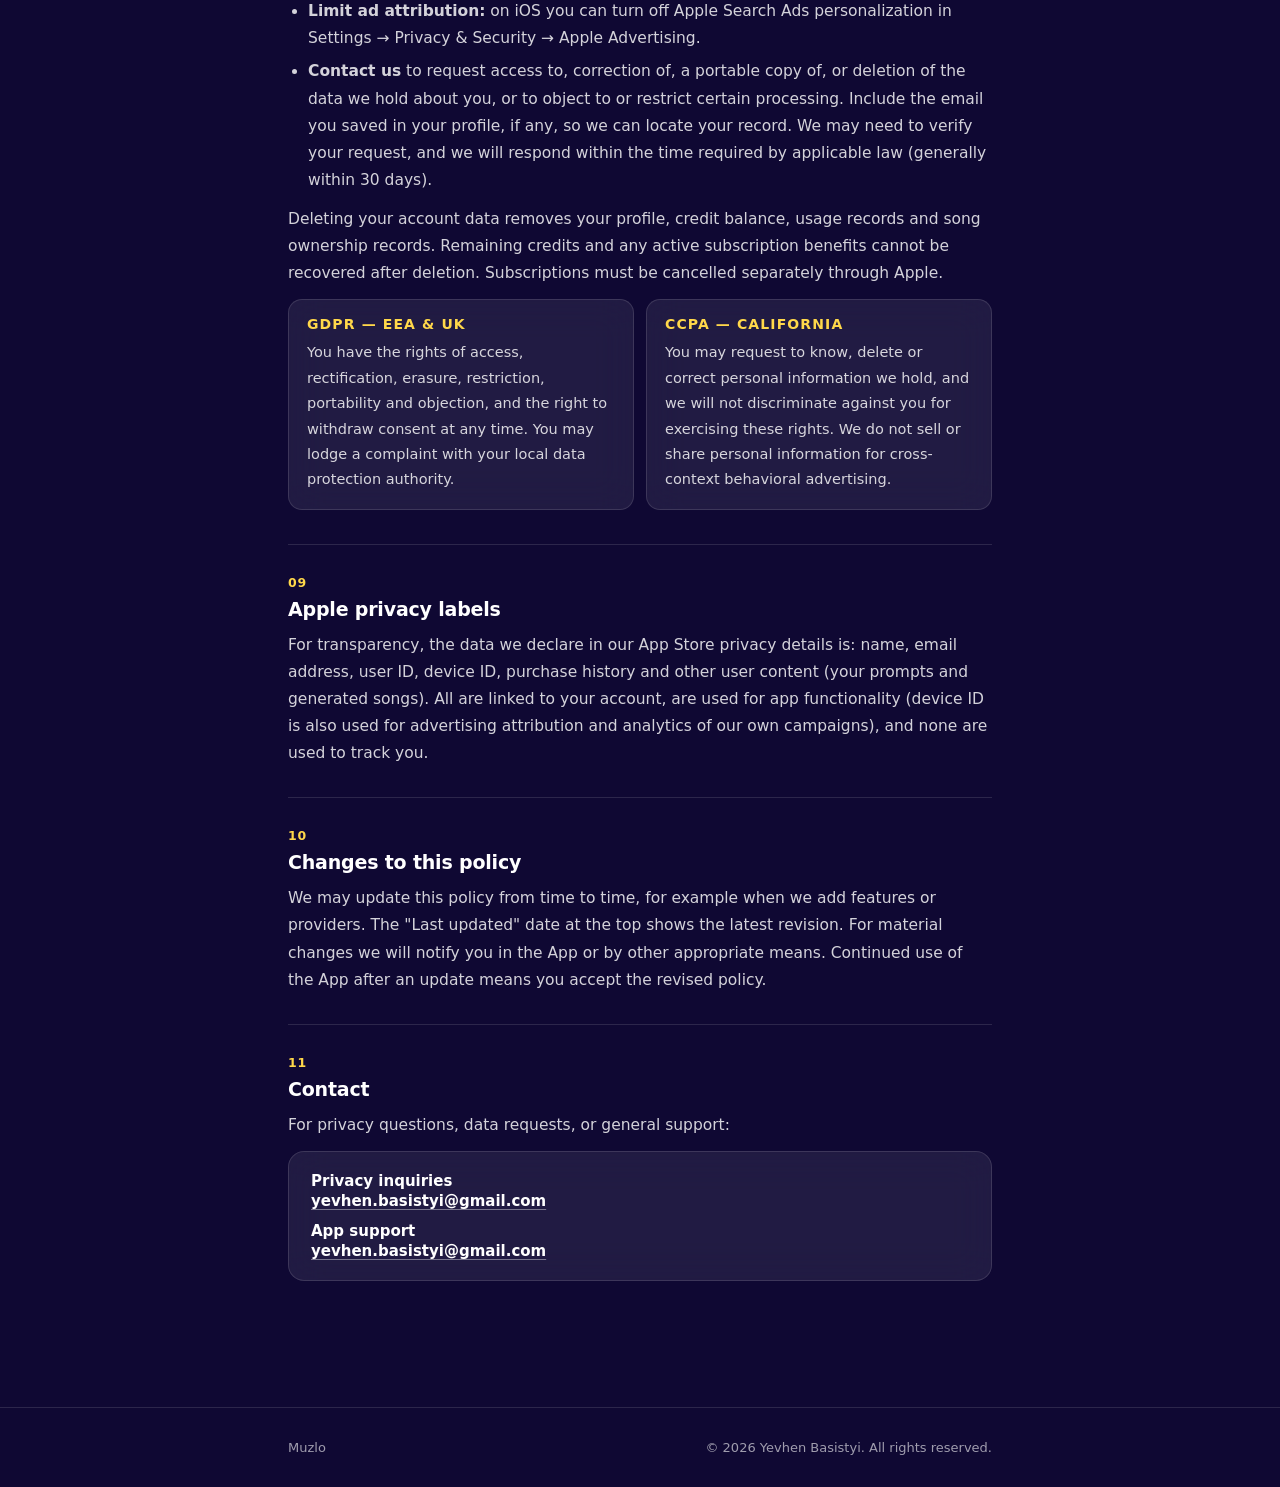
==== commit ad9607ec: "Match app styling (dark glass on mesh gradient) and restore legal page headers Co-Authored-By: Claud" ====
--- a/privacy.html
+++ b/privacy.html
@@ -1,13 +1,8 @@
 <!DOCTYPE html>
 <html lang="en">
 <head>
-<script>
-(function(){
-  try{document.documentElement.setAttribute('data-theme',localStorage.getItem('muzlo-theme')||'dark');}
-  catch(e){document.documentElement.setAttribute('data-theme','dark');}
-})();
-</script>
 <meta charset="UTF-8">
+<meta name="theme-color" content="#140D4D">
 <meta name="viewport" content="width=device-width, initial-scale=1">
 <title>Privacy Policy — Muzlo</title>
 <meta name="description" content="Privacy Policy for the Muzlo iOS app.">
@@ -23,14 +18,18 @@
 <nav class="topnav">
   <div class="topnav-row">
     <a class="brand" href="index.html"><span class="mark"><img src="assets/app-icon.png" alt="" width="30" height="30"></span><span class="brand-word">Muzlo</span></a>
-    <button type="button" class="theme-toggle" id="themeToggle" aria-label="Toggle color theme">
-      <svg class="icon-sun" viewBox="0 0 24 24" fill="none" stroke="currentColor" stroke-width="2" stroke-linecap="round" stroke-linejoin="round"><circle cx="12" cy="12" r="4"/><path d="M12 2v2M12 20v2M4.93 4.93l1.41 1.41M17.66 17.66l1.41 1.41M2 12h2M20 12h2M6.34 17.66l-1.41 1.41M19.07 4.93l-1.41 1.41"/></svg>
-      <svg class="icon-moon" viewBox="0 0 24 24" fill="none" stroke="currentColor" stroke-width="2" stroke-linecap="round" stroke-linejoin="round"><path d="M21 12.79A9 9 0 1 1 11.21 3 7 7 0 0 0 21 12.79z"/></svg>
-    </button>
     <a class="back" href="index.html">← Back to Muzlo</a>
   </div>
 </nav>
 <header class="legal-hero">
+  <div class="wrap">
+    <div class="eyebrow">Legal</div>
+    <h1>Privacy Policy</h1>
+    <p class="updated">Last updated October 15, 2026 · Applies to the Muzlo iOS app</p>
+    <p class="lead">Your privacy matters to us. This policy explains what Muzlo collects, why, who we share it with, and the choices you have. In short: we use an anonymous account, we do not sell your data, and we do not use advertising or tracking SDKs.</p>
+  </div>
+</header>
+<article>
   <div class="wrap">
     <div class="clause">
       <div class="clause-num">01</div>
@@ -153,16 +152,5 @@
     <span>&copy; 2026 Yevhen Basistyi. All rights reserved.</span>
   </div>
 </footer>
-<script>
-(function(){
-  var btn=document.getElementById('themeToggle');if(!btn)return;
-  btn.addEventListener('click',function(){
-    var cur=document.documentElement.getAttribute('data-theme')==='light'?'light':'dark';
-    var next=cur==='dark'?'light':'dark';
-    document.documentElement.setAttribute('data-theme',next);
-    try{localStorage.setItem('muzlo-theme',next);}catch(e){}
-  });
-})();
-</script>
 </body>
 </html>
--- a/assets/style.css
+++ b/assets/style.css
@@ -1,61 +1,69 @@
+/* Mirrors the app: always dark, "glass on mesh gradient". Mesh colours come from OnboardingBackground.swift,
+   glass from GlassStyle.swift, CTA from BottomCTAButton.swift. */
 :root{
-  --ink:#1A0B33;--ink-soft:#4A3B66;--muted:#7C6D96;
-  --paper:#FFFFFF;--paper-soft:#F6F2FC;--paper-raise:#FFFFFF;
-  --line:rgba(26,11,51,.09);--line-strong:rgba(26,11,51,.17);
-  --violet:#7A2FD0;--magenta:#C02E8F;--coral:#F2645F;--amber:#F99449;
-  --glow:rgba(160,60,210,.30);
-  --cta-1:#7A3BF0;--cta-2:#C02E8F;--cta-3:#F2645F;
-  --shadow-color:26 11 51;
+  --ink:#FFFFFF;--ink-soft:rgba(255,255,255,.82);--muted:rgba(255,255,255,.6);
+  --paper:#140D4D;--paper-soft:rgba(255,255,255,.08);--paper-raise:rgba(255,255,255,.16);
+  --line:rgba(255,255,255,.12);--line-strong:rgba(255,255,255,.22);
+  --accent:#FFD84A;
+  --violet:#FFD84A;--magenta:#F26166;--coral:#F26166;--amber:#FA944D;
+  --glow:rgba(242,97,102,.22);
+  --cta-ink:#1F0A4D;
+  --mesh-0:#1A0A47;--mesh-1:#5C1A9E;--mesh-2:#140D4D;
+  --mesh-3:#9E248C;--mesh-4:#1F0F57;--mesh-5:#F26166;
+  --mesh-6:#0F0833;--mesh-7:#381480;--mesh-8:#FA944D;
+  --shadow-color:0 0 0;
   --font-display:ui-rounded,"SF Pro Rounded","SFRounded","Hiragino Maru Gothic ProN",-apple-system,system-ui,sans-serif;
   --font-body:-apple-system,"SF Pro Text",system-ui,"Segoe UI","Helvetica Neue",Arial,sans-serif;
-  color-scheme:light;
+  color-scheme:dark;
 }
-@media (prefers-color-scheme:dark){:root:not([data-theme="light"]){
-  --ink:#F7F1FF;--ink-soft:#DDD0F0;--muted:#A596C2;
-  --paper:#12061F;--paper-soft:#1B0B2E;--paper-raise:#26113F;
-  --line:rgba(247,241,255,.10);--line-strong:rgba(247,241,255,.19);
-  --violet:#B07CFF;--magenta:#F06BC0;--coral:#FF8A6E;--amber:#FFB070;--glow:rgba(190,80,230,.28);color-scheme:dark}}
-:root[data-theme="dark"]{
-  --ink:#F7F1FF;--ink-soft:#DDD0F0;--muted:#A596C2;
-  --paper:#12061F;--paper-soft:#1B0B2E;--paper-raise:#26113F;
-  --line:rgba(247,241,255,.10);--line-strong:rgba(247,241,255,.19);
-  --violet:#B07CFF;--magenta:#F06BC0;--coral:#FF8A6E;--amber:#FFB070;--glow:rgba(190,80,230,.28);color-scheme:dark}
+html{background:var(--mesh-6)}
+/* slowly drifting mesh, like the app's TimelineView mesh */
+body::before{content:"";position:fixed;inset:-12%;z-index:-2;pointer-events:none;
+  background:
+    radial-gradient(70% 55% at 50% 0%,var(--mesh-1),transparent 78%),
+    radial-gradient(65% 55% at 0% 52%,var(--mesh-3),transparent 78%),
+    radial-gradient(62% 55% at 100% 48%,var(--mesh-5),transparent 80%),
+    radial-gradient(70% 55% at 100% 100%,var(--mesh-8),transparent 78%),
+    radial-gradient(60% 50% at 45% 100%,var(--mesh-7),transparent 78%),
+    radial-gradient(55% 45% at 50% 50%,var(--mesh-4),transparent 80%),
+    linear-gradient(var(--mesh-0),var(--mesh-2) 55%,var(--mesh-6));
+  animation:mesh-drift 28s ease-in-out infinite alternate}
+/* the app's black 28% overlay */
+body::after{content:"";position:fixed;inset:0;z-index:-1;pointer-events:none;background:rgba(0,0,0,.28)}
+@keyframes mesh-drift{
+  0%{transform:translate3d(-2.5%,-1.5%,0) scale(1)}
+  50%{transform:translate3d(2%,2%,0) scale(1.06) rotate(.6deg)}
+  100%{transform:translate3d(3%,-2%,0) scale(1.02) rotate(-.6deg)}}
+@media (prefers-reduced-motion:reduce){body::before{animation:none}}
 *{box-sizing:border-box}
 html{scroll-behavior:smooth}
-body{margin:0;background:var(--paper);color:var(--ink);font-family:var(--font-body);-webkit-font-smoothing:antialiased;overflow-x:hidden}
+body{margin:0;background:transparent;color:var(--ink);font-family:var(--font-body);-webkit-font-smoothing:antialiased;overflow-x:hidden}
 img{max-width:100%;display:block}
 h1,h2,h3,.eyebrow,.brand-word{font-family:var(--font-display)}
 h1,h2,h3{text-wrap:balance;margin:0}
 p{text-wrap:pretty}
 a{color:inherit;text-decoration:none}
 button{font:inherit;color:inherit;background:none;border:none;cursor:pointer}
-::selection{background:var(--magenta);color:#fff}
+::selection{background:var(--mesh-3);color:#fff}
 .wrap{max-width:1120px;margin:0 auto;padding:0 28px}
 
 /* nav */
-.topnav{position:sticky;top:0;z-index:100;backdrop-filter:blur(20px) saturate(1.4);-webkit-backdrop-filter:blur(20px) saturate(1.4);background:color-mix(in srgb,var(--paper) 72%,transparent);border-bottom:1px solid var(--line)}
+.topnav{position:sticky;top:0;z-index:100;backdrop-filter:blur(24px) saturate(1.5);-webkit-backdrop-filter:blur(24px) saturate(1.5);background:rgba(15,8,51,.38);border-bottom:1px solid var(--line)}
 .topnav-row{display:flex;align-items:center;justify-content:space-between;height:68px;gap:20px}
 .brand{display:flex;align-items:center;gap:10px;font-weight:800;font-size:19px;letter-spacing:-.01em;flex-shrink:0}
 .brand .mark{width:30px;height:30px;border-radius:7px;overflow:hidden;display:block;flex-shrink:0}
 .brand .mark img{width:100%;height:100%;display:block}
-.tabbar{display:flex;align-items:center;gap:2px;background:var(--paper-soft);border:1px solid var(--line);border-radius:999px;padding:4px;flex-shrink:1;min-width:0;overflow-x:auto;scrollbar-width:none}
+.tabbar{display:flex;align-items:center;gap:2px;background:rgba(255,255,255,.08);backdrop-filter:blur(16px);-webkit-backdrop-filter:blur(16px);border:1px solid var(--line);border-radius:999px;padding:4px;flex-shrink:1;min-width:0;overflow-x:auto;scrollbar-width:none}
 .tabbar::-webkit-scrollbar{display:none}
 .tabbar button{flex-shrink:0;padding:9px 18px;border-radius:999px;font-size:14.5px;font-weight:600;color:var(--muted);transition:color .25s,background .25s,box-shadow .25s;white-space:nowrap}
-.tabbar button.active{color:var(--ink);background:var(--paper-raise);box-shadow:0 1px 2px rgba(var(--shadow-color)/.06),0 4px 14px rgba(var(--shadow-color)/.12)}
-.nav-cta{position:relative;z-index:0;display:flex;align-items:center;gap:6px;padding:10px 18px;border-radius:999px;font-size:13.5px;font-weight:700;color:#fff;background:linear-gradient(100deg,var(--cta-1),var(--cta-2) 55%,var(--cta-3));box-shadow:0 6px 18px -6px rgba(192,46,143,.55);flex-shrink:0;transition:transform .25s}
+.tabbar button.active{color:var(--ink);background:rgba(255,255,255,.16);box-shadow:inset 0 0 0 1px rgba(255,255,255,.14)}
+.nav-cta{position:relative;z-index:0;display:flex;align-items:center;gap:6px;padding:10px 18px;border-radius:999px;font-size:13.5px;font-weight:700;color:var(--cta-ink);background:linear-gradient(#fff,#E6D9FF);box-shadow:0 6px 22px -6px rgba(242,102,153,.5);flex-shrink:0;transition:transform .25s}
 .nav-cta:hover{transform:translateY(-1px)}
 .nav-cta svg{width:15px;height:15px}
-.theme-toggle{width:38px;height:38px;border-radius:50%;background:var(--paper);border:1px solid var(--line-strong);display:flex;align-items:center;justify-content:center;color:var(--ink);flex-shrink:0;transition:transform .25s,border-color .25s,color .25s}
-.theme-toggle:hover{transform:translateY(-2px);border-color:var(--magenta);color:var(--magenta)}
-.theme-toggle svg{width:17px;height:17px}
-.theme-toggle .icon-sun,.theme-toggle .icon-moon{display:none}
-:root[data-theme="dark"] .theme-toggle .icon-sun{display:block}
-:root[data-theme="light"] .theme-toggle .icon-moon{display:block}
 @media (max-width:720px){
   .wrap{padding:0 18px}.topnav-row{gap:8px;height:60px}
   .tabbar button{padding:8px 12px;font-size:13.5px}
-  .brand .brand-word{display:none}.nav-cta{padding:9px 12px}.nav-cta .long{display:none}
-  .theme-toggle{width:32px;height:32px}.theme-toggle svg{width:15px;height:15px}}
+  .brand .brand-word{display:none}.nav-cta{padding:9px 12px}.nav-cta .long{display:none}}
 @media (max-width:400px){.wrap{padding:0 14px}.tabbar button{padding:7px 9px;font-size:12px}.nav-cta{display:none}}
 
 /* sections */
@@ -65,60 +73,60 @@
 section{padding:96px 0}
 section.tight{padding:64px 0}
 .tabpanel>section:first-child{padding-top:44px}
-.eyebrow{display:inline-flex;align-items:center;gap:8px;font-size:12.5px;font-weight:700;letter-spacing:.09em;text-transform:uppercase;color:var(--violet);margin-bottom:18px}
-.eyebrow::before{content:"";width:7px;height:7px;border-radius:50%;background:linear-gradient(135deg,var(--magenta),var(--amber))}
+.eyebrow{display:inline-flex;align-items:center;gap:8px;font-size:12.5px;font-weight:700;letter-spacing:.09em;text-transform:uppercase;color:var(--muted);margin-bottom:18px;letter-spacing:.14em}
+.eyebrow::before{content:"";width:8px;height:8px;border-radius:50%;background:var(--accent);box-shadow:0 0 12px rgba(255,216,74,.7)}
 .section-head{max-width:640px;margin-bottom:44px}
 .section-head h2{font-size:clamp(28px,3.6vw,40px);font-weight:800;letter-spacing:-.015em}
 .section-head p{margin-top:14px;font-size:16.5px;color:var(--muted);line-height:1.6}
 .lead{font-size:18px;line-height:1.6;color:var(--ink-soft)}
-.grad{background:linear-gradient(100deg,var(--violet),var(--magenta) 55%,var(--amber));-webkit-background-clip:text;background-clip:text;color:transparent}
+.grad{background:linear-gradient(100deg,#fff,#FFC9B0 45%,#FA944D);-webkit-background-clip:text;background-clip:text;color:transparent}
 
 /* hero */
 .hero{position:relative;padding:0 0 60px;overflow:hidden}
 @media (min-width:881px){.hero{padding-top:64px}}
-.hero-bloom{position:absolute;top:-220px;right:-160px;width:700px;height:700px;background:radial-gradient(circle at 40% 40%,var(--glow),transparent 68%);pointer-events:none}
+.hero-bloom{display:none}
 .hero-grid{display:grid;grid-template-columns:1.05fr .95fr;gap:56px;align-items:center;position:relative}
 @media (max-width:880px){.hero{padding-top:32px}.hero-grid{grid-template-columns:1fr}.hero-visual{order:-1}}
 .hero h1{font-size:clamp(36px,5.4vw,62px);font-weight:800;line-height:1.04;letter-spacing:-.02em}
 .hero p.lead{margin-top:22px;max-width:46ch}
 .hero-actions{display:flex;align-items:center;gap:16px;margin-top:34px;flex-wrap:wrap}
-.btn-primary{display:inline-flex;align-items:center;gap:10px;padding:15px 26px;border-radius:999px;background:linear-gradient(100deg,var(--cta-1),var(--cta-2) 55%,var(--cta-3));color:#fff;font-weight:700;font-size:15.5px;box-shadow:0 12px 28px -10px rgba(192,46,143,.6);transition:transform .25s}
+.btn-primary{display:inline-flex;align-items:center;gap:10px;padding:15px 26px;border-radius:999px;background:linear-gradient(#fff,#E6D9FF);color:var(--cta-ink);font-weight:700;font-size:15.5px;box-shadow:0 8px 28px -6px rgba(242,102,153,.5);transition:transform .25s}
 .btn-primary:hover{transform:translateY(-2px)}
-.btn-primary.soon{cursor:default;opacity:.92}
+.btn-primary.soon{cursor:default}
 .btn-primary svg{width:20px;height:20px}
 .btn-ghost{font-weight:700;font-size:15px;color:var(--ink-soft)}
-.btn-ghost:hover{color:var(--magenta)}
+.btn-ghost:hover{color:#fff}
 .hero-stats{display:flex;gap:34px;margin-top:44px;flex-wrap:wrap}
-.stat b{display:block;font-family:var(--font-display);font-size:26px;font-weight:800}
+.stat b{display:block;font-family:var(--font-display);font-size:26px;font-weight:800;color:var(--accent)}
 .stat span{font-size:11.5px;font-weight:700;letter-spacing:.07em;color:var(--muted)}
 .phone-stage{position:relative;display:flex;justify-content:center;padding:20px 0}
-.phone-shell{width:min(300px,72vw);border-radius:44px;border:8px solid #0a0412;overflow:hidden;box-shadow:0 40px 80px -24px rgba(90,20,140,.55),0 0 0 1.5px rgba(255,255,255,.12);animation:float 6s ease-in-out infinite}
+.phone-shell{width:min(300px,72vw);border-radius:44px;border:8px solid #0a0412;overflow:hidden;box-shadow:0 40px 80px -24px rgba(0,0,0,.6),0 0 0 1.5px rgba(255,255,255,.14);animation:float 6s ease-in-out infinite}
 .phone-shell img{width:100%}
 @keyframes float{50%{transform:translateY(-10px)}}
 @media (prefers-reduced-motion:reduce){.phone-shell{animation:none}}
-.float-chip{position:absolute;display:flex;align-items:center;gap:8px;padding:9px 14px 9px 10px;border-radius:999px;background:var(--paper-raise);border:1px solid var(--line-strong);font-size:13px;font-weight:700;box-shadow:0 12px 30px -10px rgba(var(--shadow-color)/.35)}
+.float-chip{position:absolute;display:flex;align-items:center;gap:8px;padding:9px 14px 9px 10px;border-radius:999px;background:rgba(255,255,255,.12);backdrop-filter:blur(18px);-webkit-backdrop-filter:blur(18px);border:1px solid var(--line-strong);font-size:13px;font-weight:700;box-shadow:0 12px 30px -10px rgba(0,0,0,.45)}
 .float-chip img{width:26px;height:26px;border-radius:7px;object-fit:cover}
 .chip-a{top:14%;left:-2%}.chip-b{top:46%;right:-4%}.chip-c{bottom:10%;left:2%}
 @media (max-width:520px){.chip-a{left:0}.chip-b{right:0}}
 
 /* showcase */
-.showcase{position:relative;background:var(--paper-soft);border-block:1px solid var(--line);overflow:hidden}
+.showcase{position:relative;background:rgba(255,255,255,.04);border-block:1px solid var(--line);overflow:hidden}
 .showcase-head{display:flex;justify-content:space-between;align-items:flex-end;gap:20px;margin-bottom:36px}
 .showcase-nav{display:flex;gap:10px}
-.showcase-nav button{width:44px;height:44px;border-radius:50%;border:1px solid var(--line-strong);background:var(--paper);display:grid;place-items:center;transition:border-color .25s,color .25s}
-.showcase-nav button:hover{border-color:var(--magenta);color:var(--magenta)}
+.showcase-nav button{width:44px;height:44px;border-radius:50%;border:1px solid var(--line-strong);background:rgba(255,255,255,.1);display:grid;place-items:center;transition:border-color .25s,color .25s}
+.showcase-nav button:hover{border-color:#fff}
 .showcase-nav svg{width:20px;height:20px}
 .showcase-track{--cw:min(280px,70vw);display:flex;gap:28px;overflow-x:auto;scroll-snap-type:x mandatory;padding:10px calc(50% - var(--cw)/2) 30px;scrollbar-width:none;cursor:grab;-webkit-overflow-scrolling:touch}
 .showcase-track::-webkit-scrollbar{display:none}
 .preview-card{flex:0 0 var(--cw);scroll-snap-align:center;text-align:center;opacity:.6;transform:scale(.94);transition:opacity .3s,transform .3s}
 .preview-card.is-active{opacity:1;transform:none}
-.preview-screen{border-radius:34px;border:6px solid #0a0412;overflow:hidden;box-shadow:0 24px 50px -20px rgba(90,20,140,.5)}
+.preview-screen{border-radius:34px;border:6px solid #0a0412;overflow:hidden;box-shadow:0 24px 50px -20px rgba(0,0,0,.6)}
 .preview-screen img{width:100%;-webkit-user-drag:none;user-select:none}
-.preview-tag{display:inline-block;margin-top:18px;padding:5px 12px;border-radius:999px;font-size:12px;font-weight:800;letter-spacing:.05em;text-transform:uppercase;color:#fff;background:linear-gradient(100deg,var(--cta-1),var(--cta-2))}
+.preview-tag{display:inline-block;margin-top:18px;padding:5px 12px;border-radius:999px;font-size:12px;font-weight:800;letter-spacing:.05em;text-transform:uppercase;color:var(--cta-ink);background:linear-gradient(#fff,#E6D9FF)}
 .preview-caption{margin:10px 6px 0;font-size:14.5px;color:var(--ink-soft);line-height:1.5}
 .showcase-dots{display:flex;justify-content:center;gap:8px;margin-top:6px}
 .showcase-dots button{width:8px;height:8px;border-radius:50%;background:var(--line-strong);transition:width .25s,background .25s}
-.showcase-dots button.is-active{width:24px;border-radius:99px;background:var(--magenta)}
+.showcase-dots button.is-active{width:24px;border-radius:99px;background:#fff}
 
 /* cards */
 .feature-grid{display:grid;grid-template-columns:repeat(4,1fr);gap:18px}
@@ -127,12 +135,12 @@
 .feature-card,.value-card,.stage{padding:26px;border-radius:22px;background:var(--paper-soft);border:1px solid var(--line)}
 .feature-card h3,.value-card h3,.stage h3{font-size:18px;font-weight:700;margin:16px 0 8px}
 .feature-card p,.value-card p,.stage p{margin:0;font-size:15px;line-height:1.6;color:var(--ink-soft)}
-.feature-icon{width:46px;height:46px;border-radius:14px;display:grid;place-items:center;color:#fff}
+.feature-icon{width:46px;height:46px;border-radius:14px;display:grid;place-items:center;color:#fff;box-shadow:inset 0 0 0 1px rgba(255,255,255,.18)}
 .feature-icon svg{width:22px;height:22px}
 .fi-a{background:linear-gradient(135deg,#7A3BF0,#B07CFF)}.fi-b{background:linear-gradient(135deg,#C02E8F,#F06BC0)}.fi-c{background:linear-gradient(135deg,#F2645F,#F99449)}.fi-d{background:linear-gradient(135deg,#4D7CFF,#7A3BF0)}
 .stage-row{display:grid;grid-template-columns:repeat(3,1fr);gap:18px}
 @media (max-width:760px){.stage-row{grid-template-columns:1fr}}
-.stage-num{width:34px;height:34px;border-radius:50%;display:grid;place-items:center;font-weight:800;color:#fff;background:linear-gradient(135deg,var(--cta-1),var(--cta-2))}
+.stage-num{width:34px;height:34px;border-radius:50%;display:grid;place-items:center;font-weight:800;color:var(--cta-ink);background:linear-gradient(#fff,#E6D9FF)}
 .values-grid{display:grid;grid-template-columns:repeat(4,1fr);gap:18px}
 @media (max-width:980px){.values-grid{grid-template-columns:repeat(2,1fr)}}
 @media (max-width:560px){.values-grid{grid-template-columns:1fr}}
@@ -143,14 +151,14 @@
 .genre-strip{display:flex;gap:14px;overflow:hidden;margin-top:6px}
 .genre-grid{display:grid;grid-template-columns:repeat(auto-fill,minmax(150px,1fr));gap:18px}
 .genre-tile{display:block;border-radius:22px;overflow:hidden;border:1px solid var(--line);background:var(--paper-soft);transition:transform .3s,box-shadow .3s}
-.genre-tile:hover{transform:translateY(-4px) rotate(-.6deg);box-shadow:0 20px 40px -18px rgba(90,20,140,.55)}
+.genre-tile:hover{transform:translateY(-4px) rotate(-.6deg);box-shadow:0 20px 40px -18px rgba(0,0,0,.6)}
 .genre-tile img{width:100%;aspect-ratio:1;object-fit:cover}
 .genre-tile span{display:block;padding:10px 12px;font-size:13.5px;font-weight:700;text-align:center}
 .genre-mosaic{display:grid;grid-template-columns:repeat(8,1fr);gap:12px}
 @media (max-width:880px){.genre-mosaic{grid-template-columns:repeat(4,1fr)}}
 .genre-mosaic img{width:100%;aspect-ratio:1;object-fit:cover;border-radius:18px;box-shadow:0 10px 24px -14px rgba(var(--shadow-color)/.5)}
 .more-link{display:inline-block;margin-top:28px;font-weight:700;color:var(--violet)}
-.more-link:hover{color:var(--magenta)}
+.more-link:hover{color:#fff}
 
 /* about */
 .about-hero{display:grid;grid-template-columns:1.2fr .8fr;gap:56px;align-items:center}
@@ -181,14 +189,14 @@
 .faq-a{padding:0 22px 22px;font-size:15.5px;line-height:1.7;color:var(--ink-soft)}
 .support-side{display:flex;flex-direction:column;gap:16px}
 .contact-card{padding:24px;border-radius:22px;border:1px solid var(--line);background:var(--paper-soft)}
-.icon-badge{width:42px;height:42px;border-radius:13px;display:grid;place-items:center;background:linear-gradient(135deg,var(--cta-1),var(--cta-2))}
+.icon-badge{width:42px;height:42px;border-radius:13px;display:grid;place-items:center;background:rgba(255,255,255,.14);box-shadow:inset 0 0 0 1px rgba(255,255,255,.16);color:var(--accent)}
 .icon-badge svg{width:20px;height:20px}
 .contact-card h3{font-size:18px;margin:14px 0 6px}
 .contact-card p{margin:0 0 10px;font-size:14.5px;line-height:1.55;color:var(--ink-soft)}
 .contact-card .link{font-weight:700;color:var(--violet);word-break:break-all}
 
 /* cta + footer */
-.cta-banner{position:relative;overflow:hidden;padding:72px 0;background:linear-gradient(120deg,#2A0F52,#5B1B8A 50%,#A12A86);color:#fff}
+.cta-banner{position:relative;overflow:hidden;padding:72px 0;background:rgba(255,255,255,.06);border-block:1px solid var(--line);color:#fff}
 .cta-glow{position:absolute;right:-120px;top:-160px;width:520px;height:520px;background:radial-gradient(circle,rgba(249,148,73,.45),transparent 65%);pointer-events:none}
 .cta-inner{position:relative;display:flex;justify-content:space-between;align-items:center;gap:28px;flex-wrap:wrap}
 .cta-inner h2{font-size:clamp(26px,3.4vw,38px);font-weight:800;letter-spacing:-.015em}
@@ -201,13 +209,13 @@
 .foot-row{display:flex;justify-content:space-between;align-items:center;gap:16px;flex-wrap:wrap;font-size:13px;color:var(--muted)}
 .foot-row .brand{font-size:15px;color:var(--ink)}
 .foot-legal{display:flex;gap:22px}
-.foot-legal a:hover{color:var(--magenta)}
+.foot-legal a:hover{color:#fff}
 
 /* legal pages */
 body.legal .wrap{max-width:760px}
 body.legal .topnav-row{max-width:760px;margin:0 auto;padding:0 28px}
 .back{font-size:13.5px;font-weight:700;color:var(--muted);white-space:nowrap}
-.back:hover{color:var(--magenta)}
+.back:hover{color:#fff}
 header.legal-hero{padding:32px 0 36px;border-bottom:1px solid var(--line)}
 header.legal-hero h1{font-size:clamp(30px,4.4vw,42px);font-weight:800;letter-spacing:-.015em;line-height:1.08}
 .updated{margin-top:14px;font-size:13.5px;color:var(--muted)}
@@ -229,8 +237,16 @@
 .partner-card,.region-card{padding:16px 18px;background:var(--paper-soft);border:1px solid var(--line);border-radius:14px}
 .partner-card b{display:block;font-size:14.5px;margin-bottom:4px}
 .partner-card span{font-size:13.5px;color:var(--muted);line-height:1.5}
-.region-card b{display:block;font-size:14px;font-weight:800;letter-spacing:.03em;text-transform:uppercase;color:var(--magenta);margin-bottom:8px}
+.region-card b{display:block;font-size:14px;font-weight:800;letter-spacing:.08em;text-transform:uppercase;color:var(--accent);margin-bottom:8px}
 .region-card p{margin:0;font-size:14.5px}
 .contact-box{margin-top:8px;padding:20px 22px;background:var(--paper-soft);border:1px solid var(--line);border-radius:16px;font-size:15px;display:flex;flex-direction:column;gap:12px}
 .contact-box b{display:block;margin-bottom:2px}
 @media (max-width:480px){body.legal .wrap,body.legal .topnav-row{padding:0 16px}.back{font-size:11.5px}.brand .brand-word{display:none}}
+
+/* glass cards: white 8% fill, 12% hairline, 22pt continuous corners (GlassStyle.glassCard) */
+.feature-card,.value-card,.stage,.contact-card,.faq-item,.mark-card,.partner-card,.region-card,.contact-box,.genre-tile{backdrop-filter:blur(18px);-webkit-backdrop-filter:blur(18px)}
+.clause a,.story-block a,.faq-a a,.contact-card .link,.more-link{color:#fff;text-decoration:underline;text-decoration-color:rgba(255,255,255,.4);text-underline-offset:3px}
+.more-link{text-decoration:none}
+.plus::before,.plus::after{background:var(--accent)}
+.clause-num,.value-card .n,.story-block .label{color:var(--accent)}
+.store-badge{background:rgba(0,0,0,.55);backdrop-filter:blur(14px);-webkit-backdrop-filter:blur(14px)}
